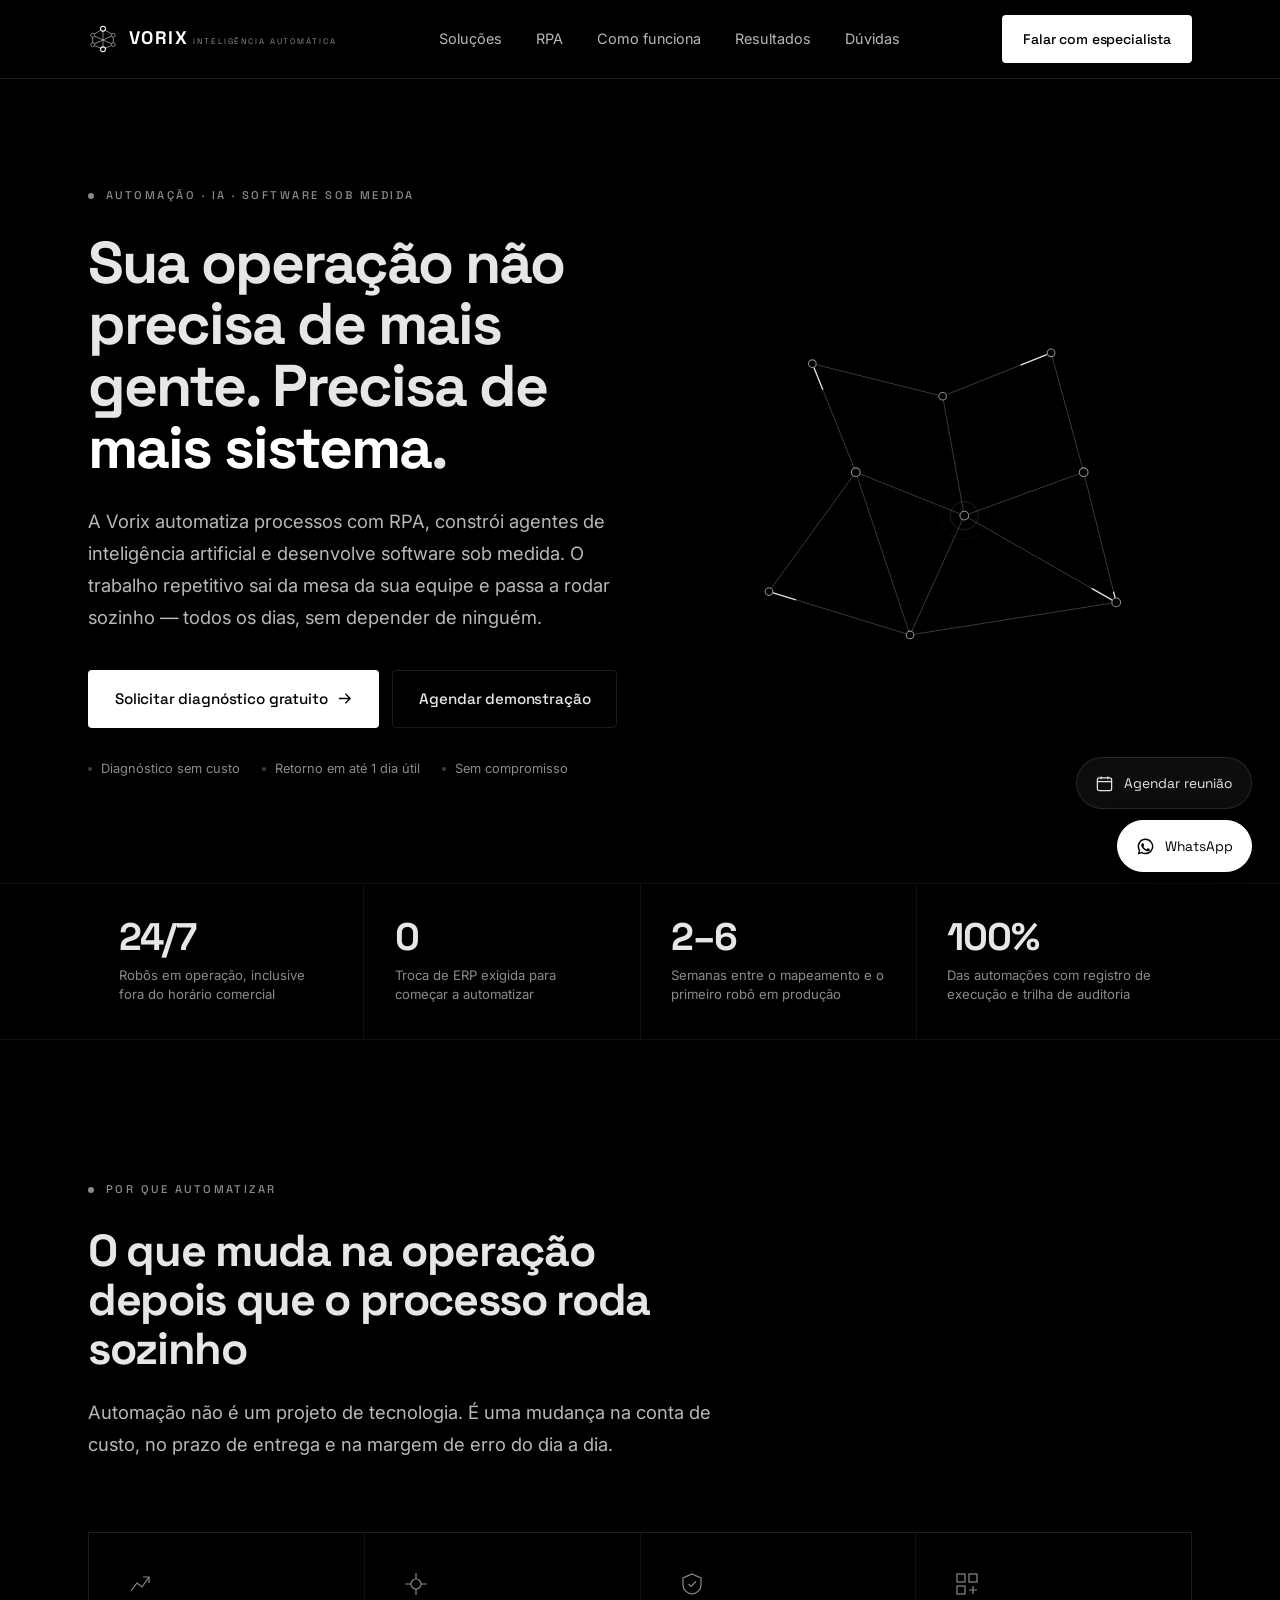
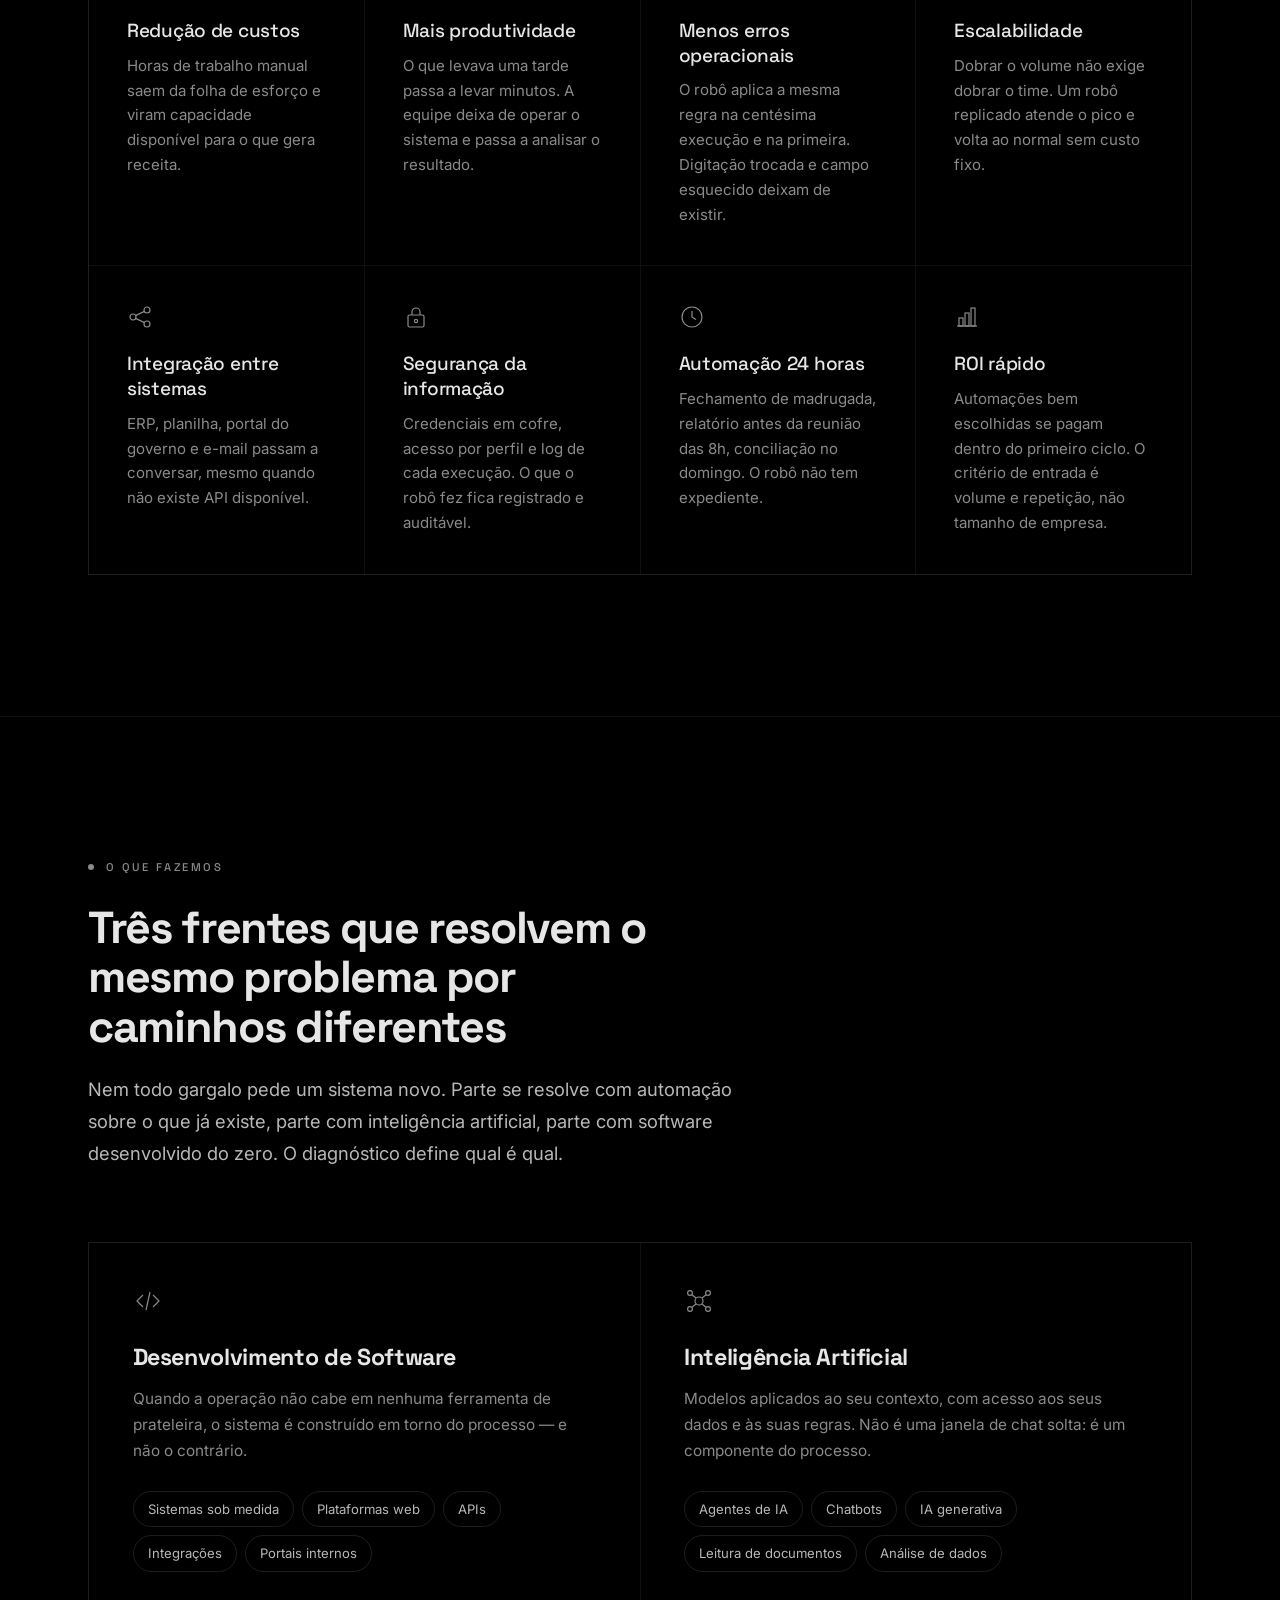
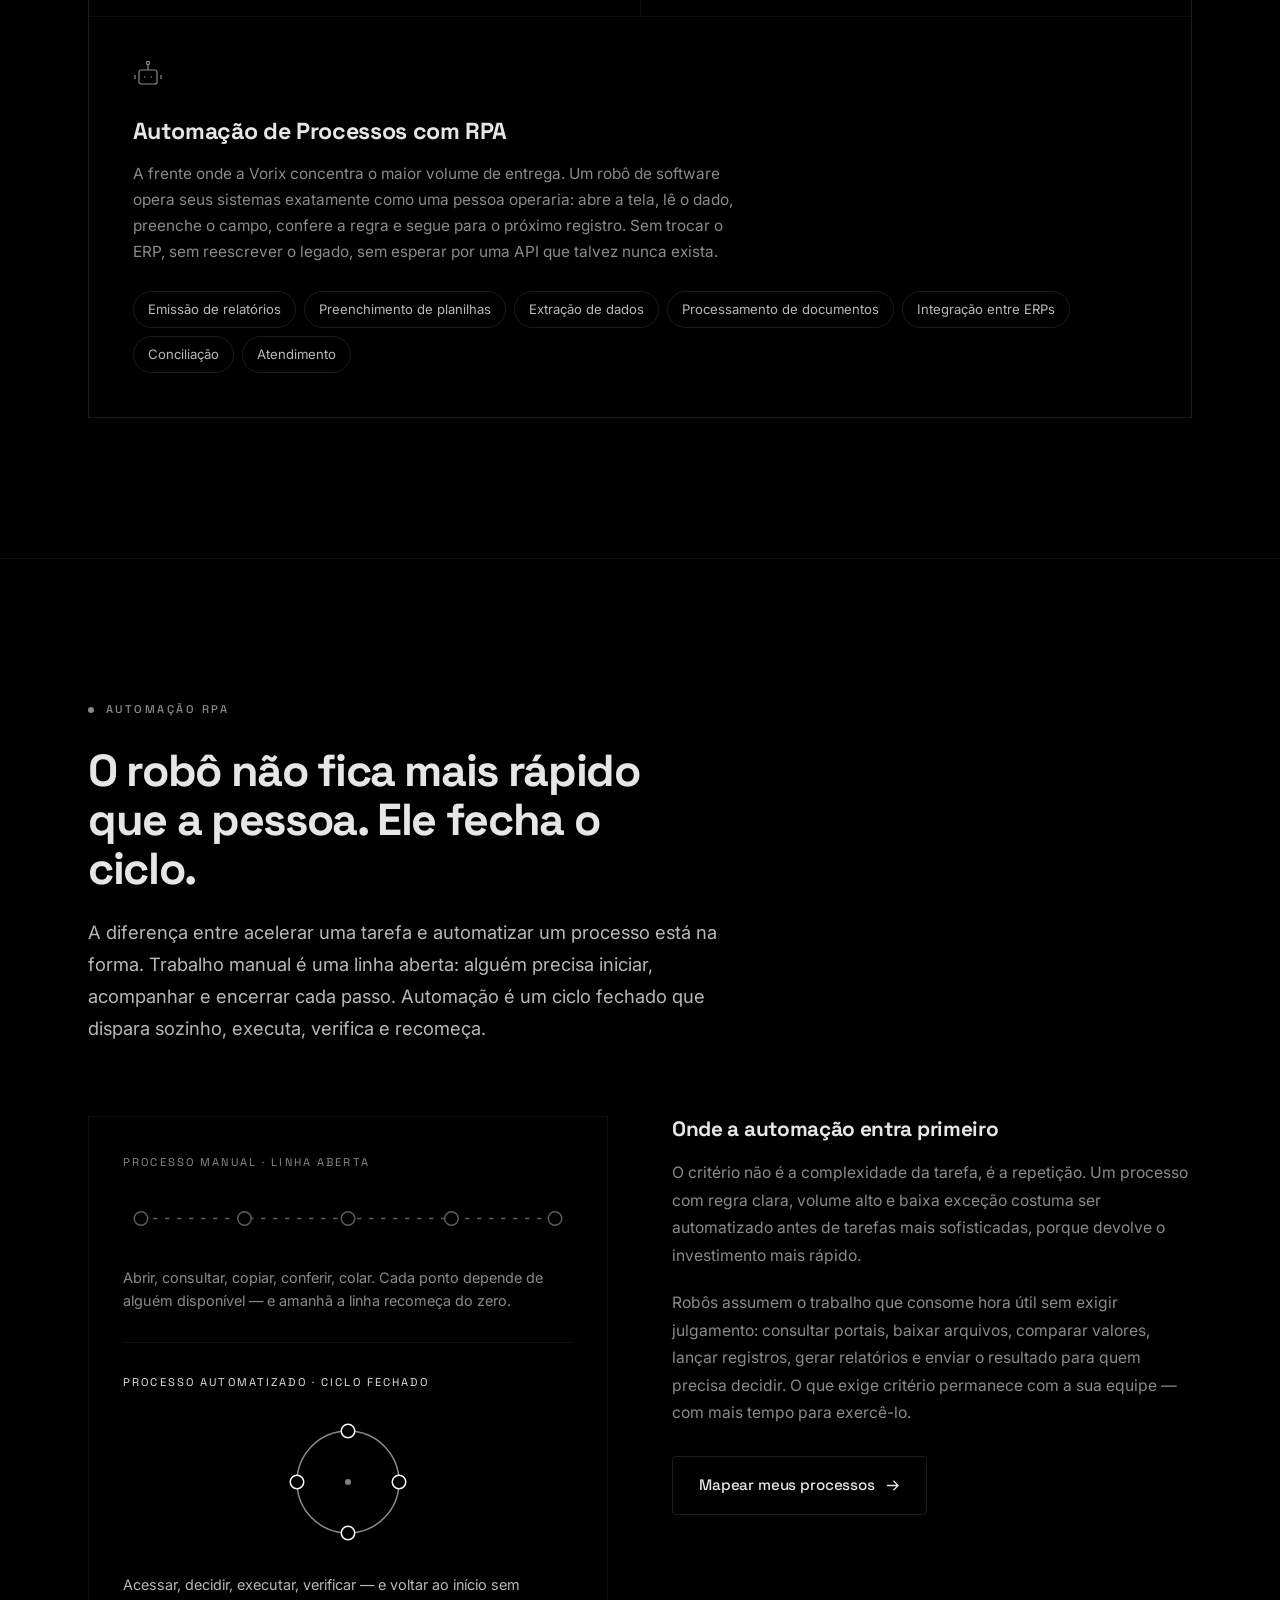
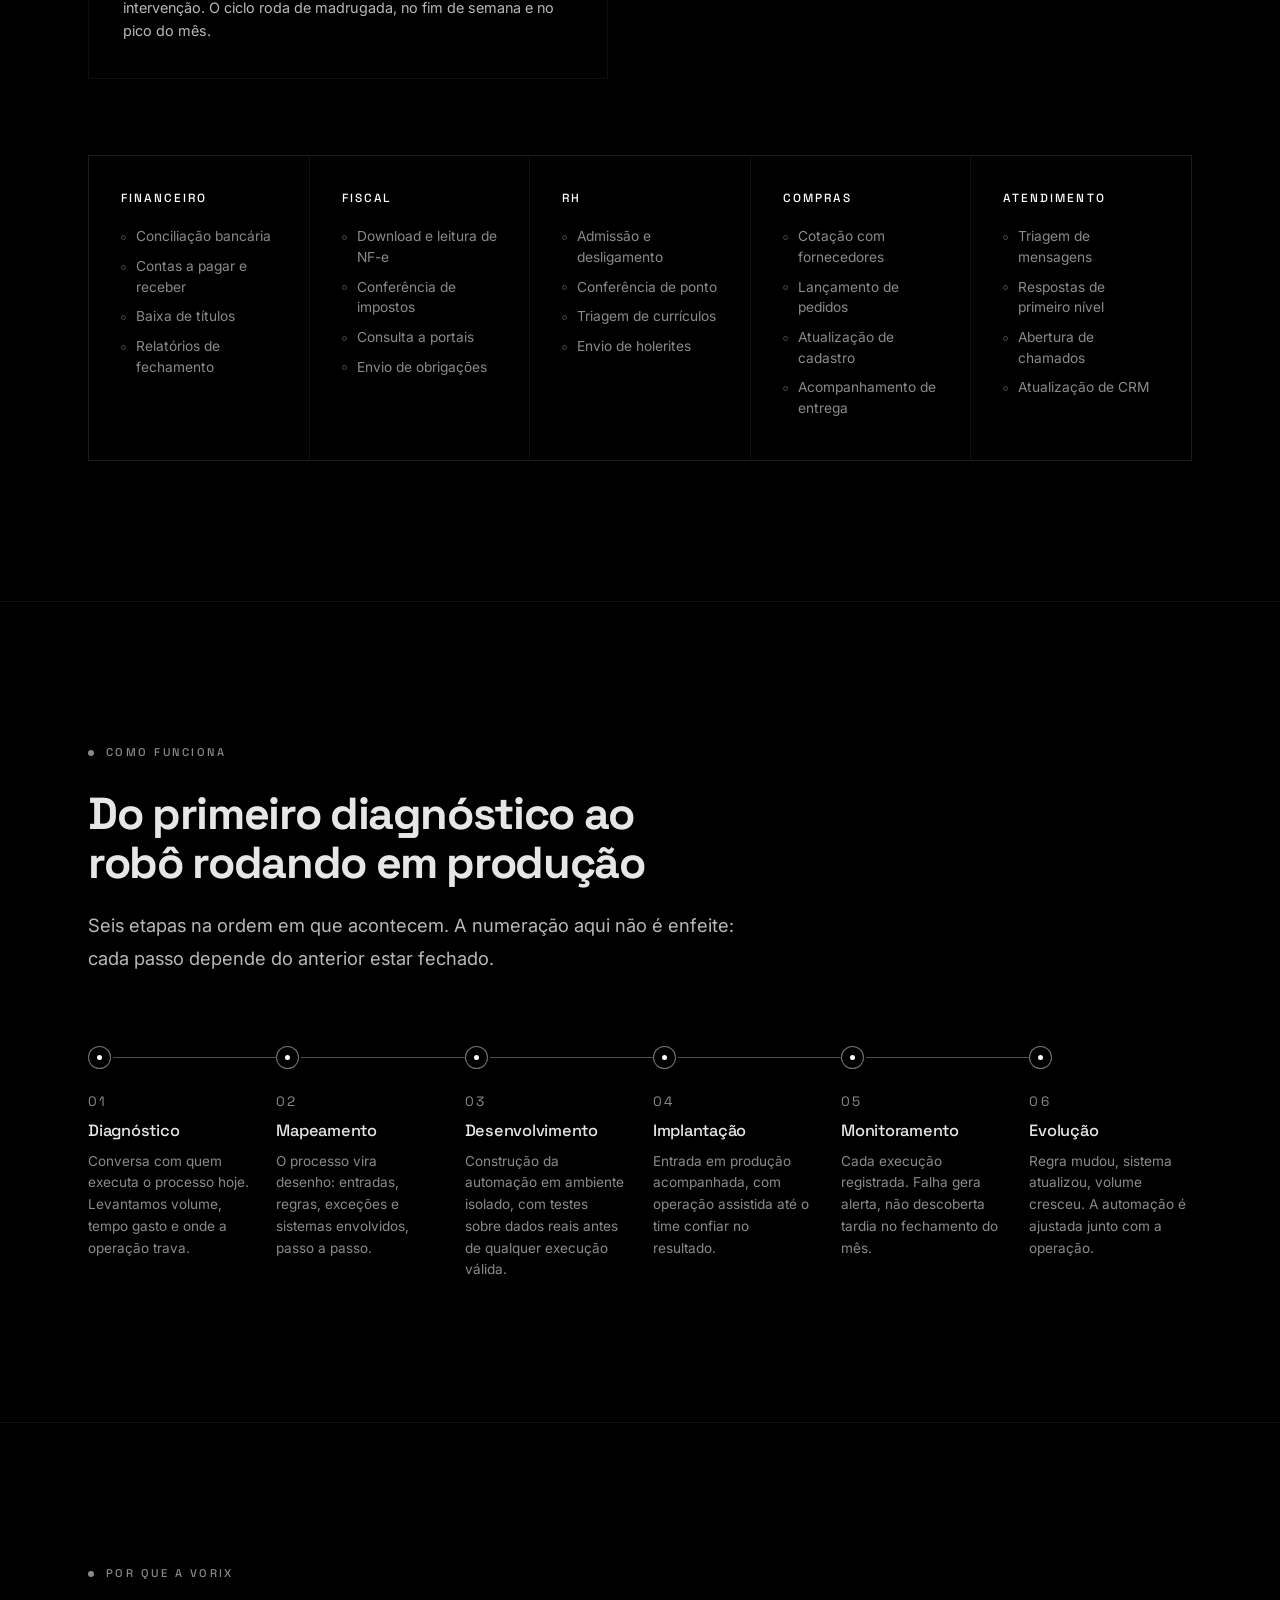
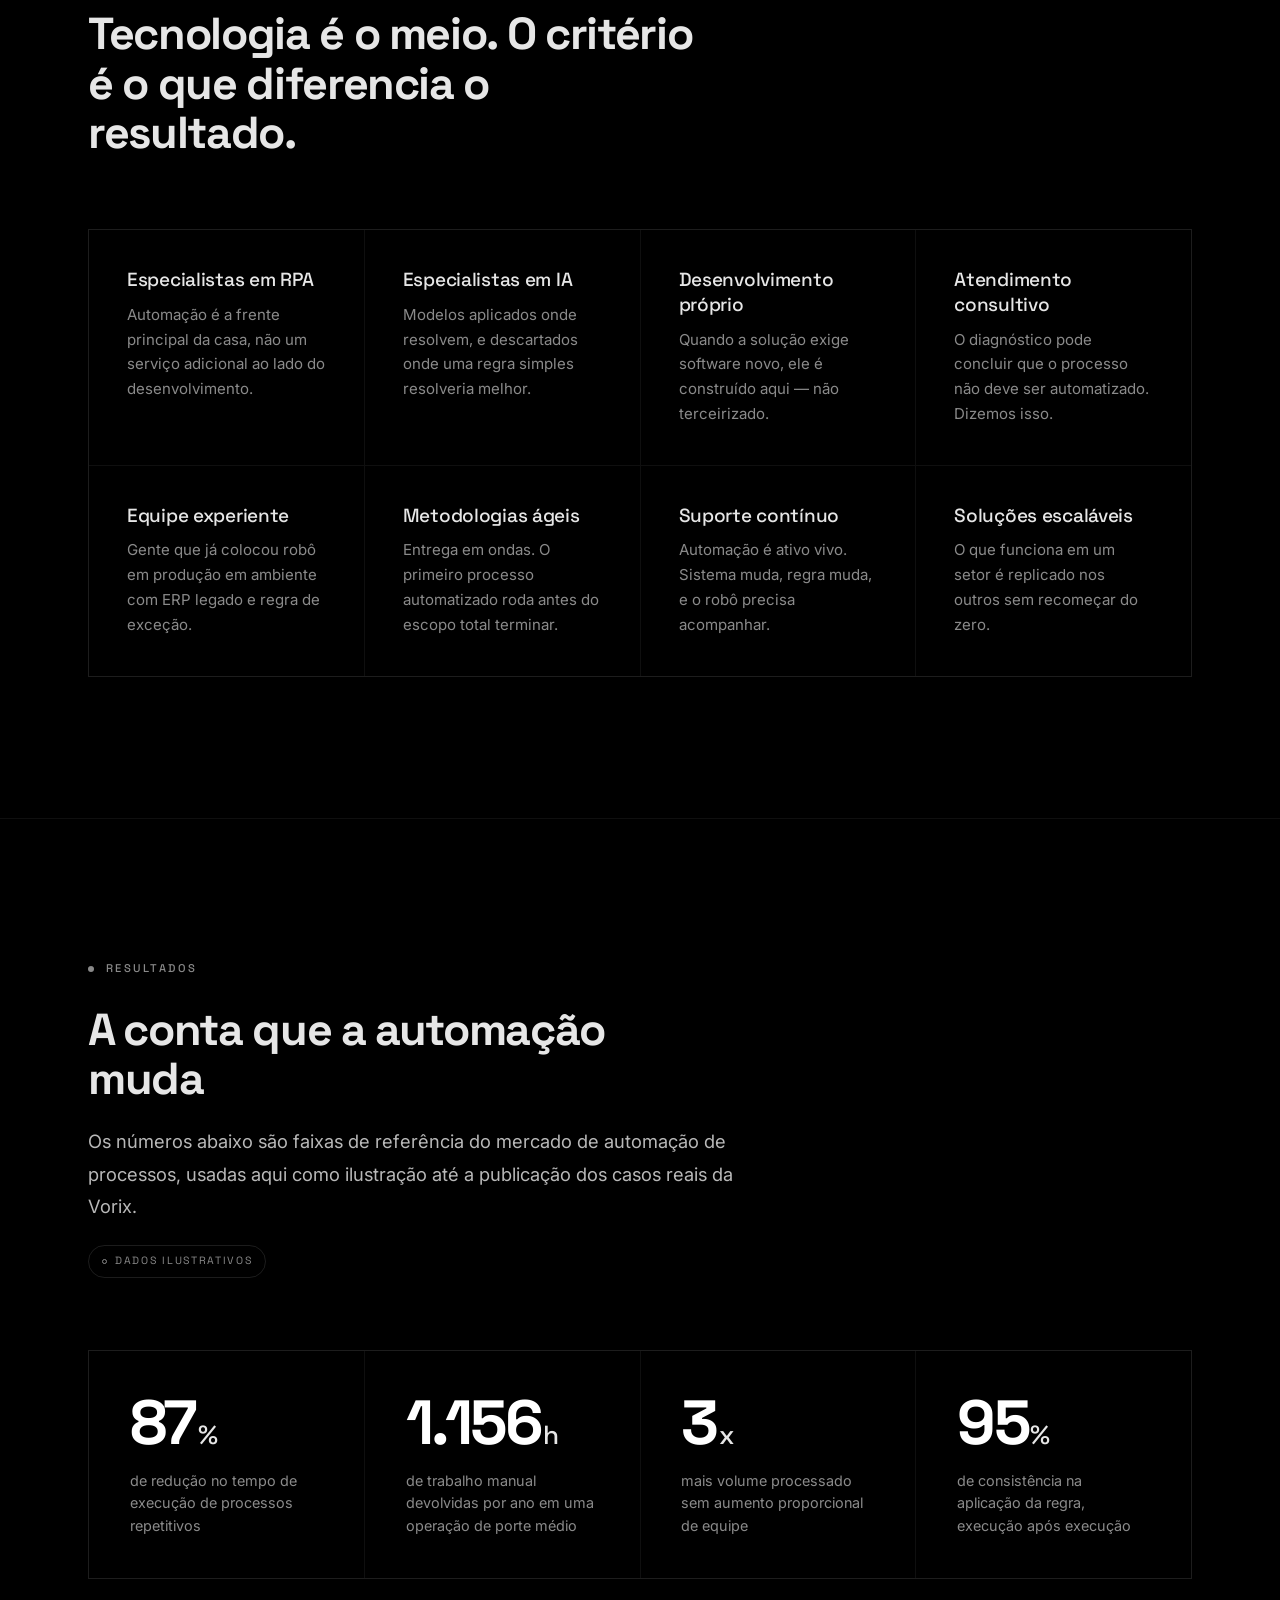
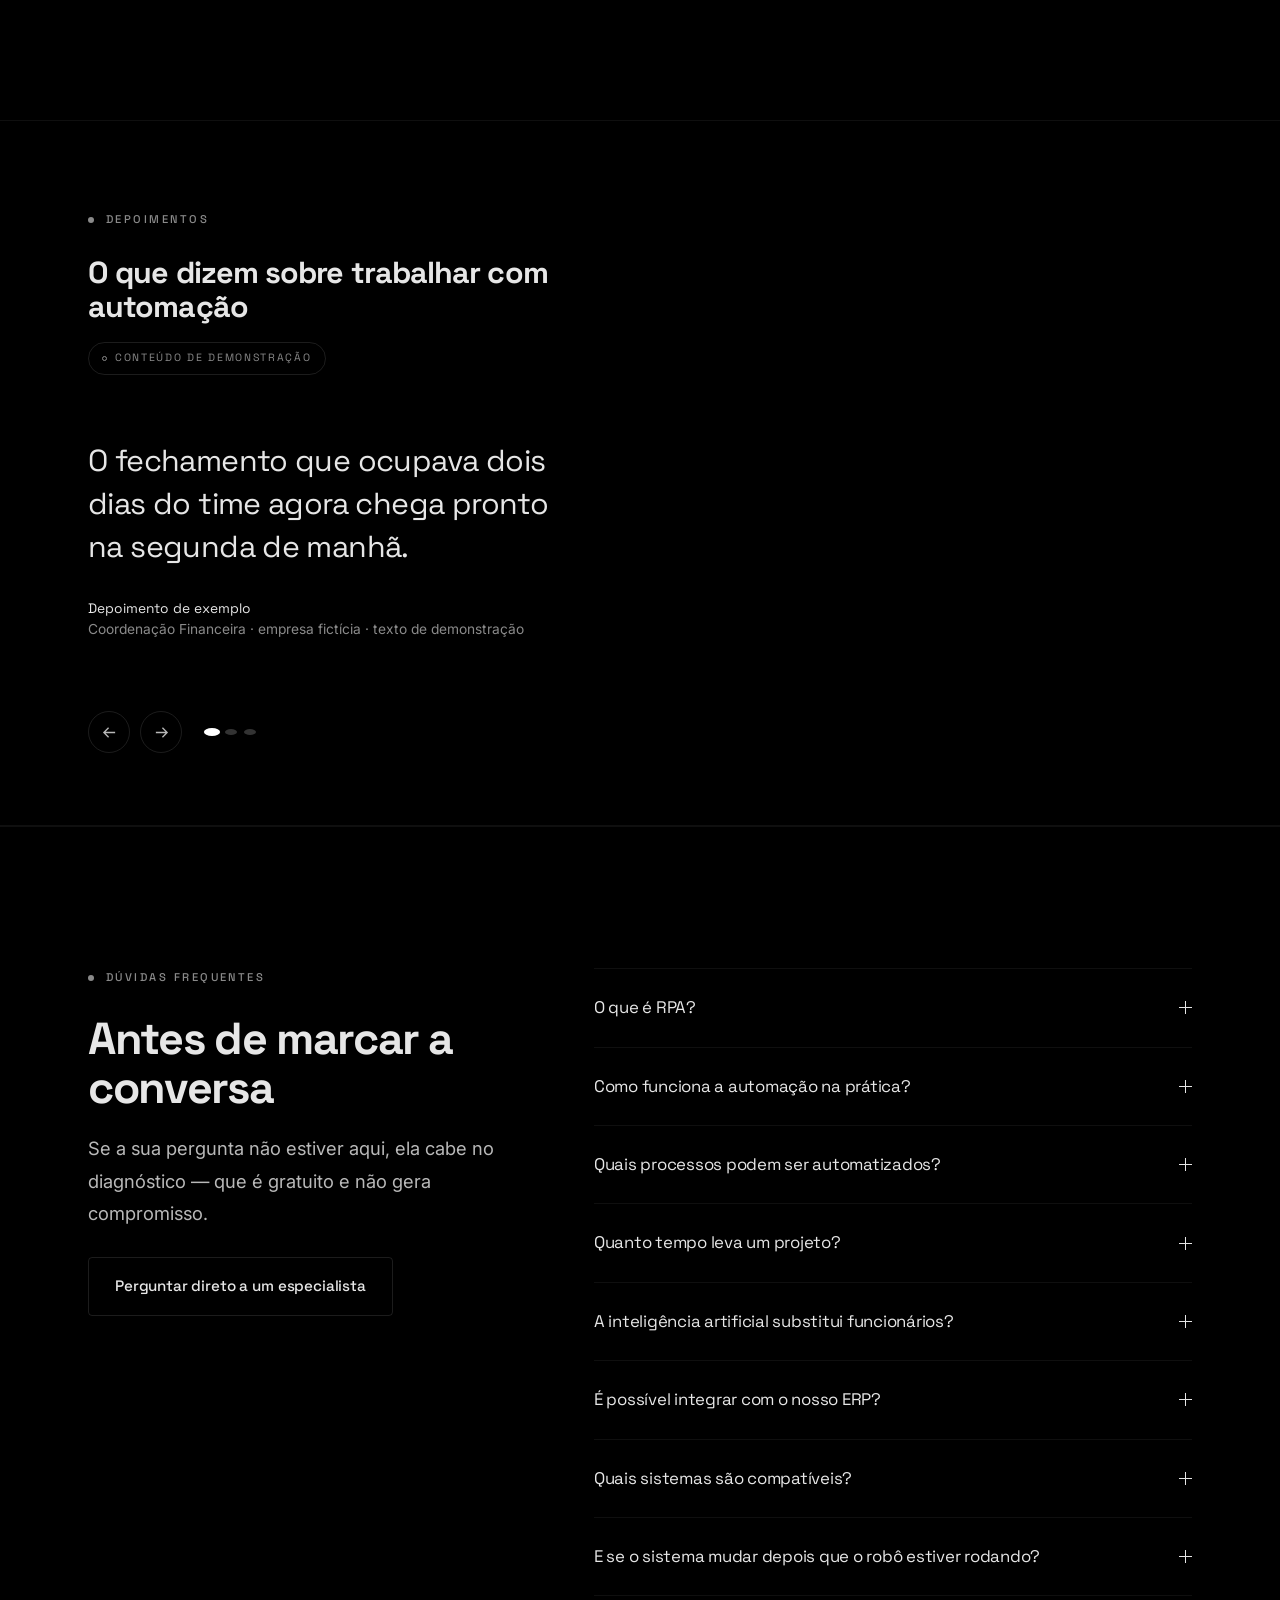
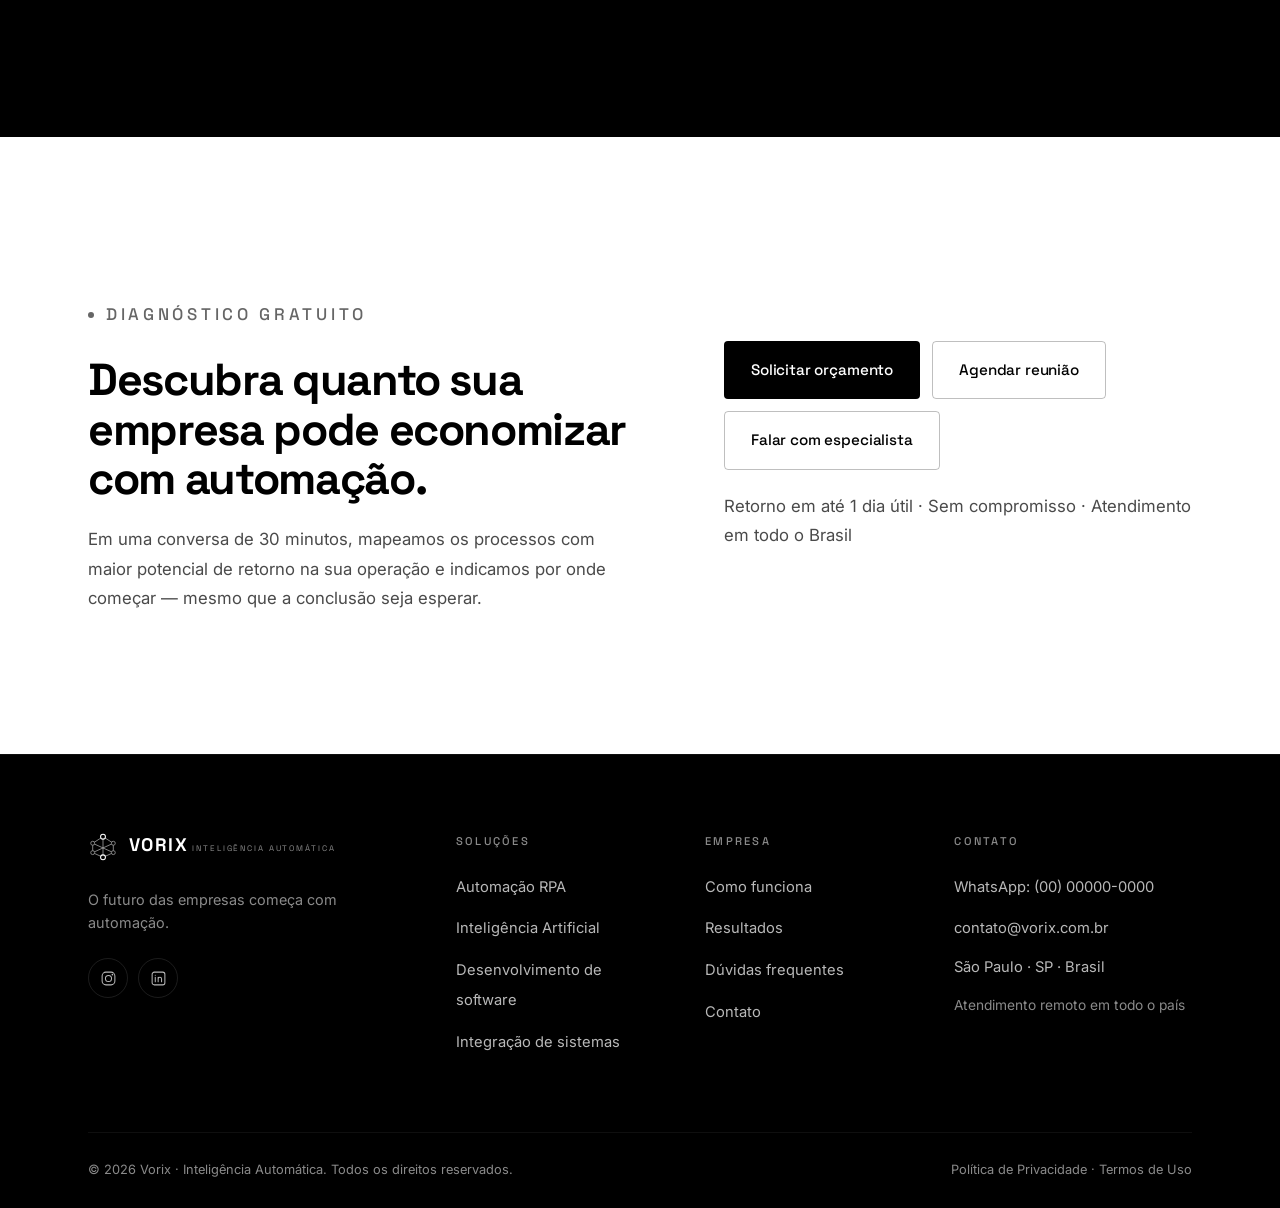
==== site/index.html @ 0993958b "Protótipo - Versão 1.0" ====
<!DOCTYPE html>
<html lang="pt-BR">
<head>
<meta charset="utf-8">
<meta name="viewport" content="width=device-width, initial-scale=1">
<title>Vorix | Automação RPA, Inteligência Artificial e Desenvolvimento de Software</title>
<meta name="description" content="A Vorix automatiza processos com RPA e Inteligência Artificial e desenvolve software sob medida. Robôs que executam tarefas repetitivas 24 horas por dia. Diagnóstico gratuito.">
<meta name="theme-color" content="#000000">
<link rel="canonical" href="https://www.vorix.com.br/">

<!-- Open Graph -->
<meta property="og:type" content="website">
<meta property="og:locale" content="pt_BR">
<meta property="og:site_name" content="Vorix | Inteligência Automática">
<meta property="og:title" content="Vorix | Automação RPA, Inteligência Artificial e Software sob medida">
<meta property="og:description" content="Reduza custos e elimine tarefas repetitivas com automação de processos, IA e desenvolvimento de software. Diagnóstico gratuito.">
<meta property="og:url" content="https://www.vorix.com.br/">
<meta property="og:image" content="https://www.vorix.com.br/og-vorix.jpg">
<meta name="twitter:card" content="summary_large_image">
<meta name="twitter:title" content="Vorix | Inteligência Automática">
<meta name="twitter:description" content="Automação RPA, Inteligência Artificial e desenvolvimento de software para empresas.">

<link rel="preconnect" href="https://fonts.googleapis.com">
<link rel="preconnect" href="https://fonts.gstatic.com" crossorigin>
<link href="https://fonts.googleapis.com/css2?family=Space+Grotesk:wght@400;500;700&family=Inter:wght@400;500&display=swap" rel="stylesheet">

<script type="application/ld+json">
{
  "@context": "https://schema.org",
  "@graph": [
    {
      "@type": "Organization",
      "@id": "https://www.vorix.com.br/#org",
      "name": "Vorix | Inteligência Automática",
      "url": "https://www.vorix.com.br/",
      "description": "Automação de processos com RPA, Inteligência Artificial e desenvolvimento de software sob medida.",
      "sameAs": ["https://www.instagram.com/vorix_ia/"],
      "address": {"@type": "PostalAddress", "addressLocality": "São Paulo", "addressRegion": "SP", "addressCountry": "BR"}
    },
    {
      "@type": "Service",
      "name": "Automação de Processos com RPA",
      "provider": {"@id": "https://www.vorix.com.br/#org"},
      "areaServed": "BR",
      "serviceType": "Robotic Process Automation",
      "description": "Robôs de software que executam tarefas repetitivas em ERPs, planilhas, portais e sistemas internos, 24 horas por dia."
    },
    {
      "@type": "FAQPage",
      "mainEntity": [
        {"@type":"Question","name":"O que é RPA?","acceptedAnswer":{"@type":"Answer","text":"RPA (Robotic Process Automation) é um software que opera outros sistemas do mesmo jeito que uma pessoa: abre telas, lê dados, preenche campos, move arquivos e aplica regras. Não exige trocar o ERP nem reescrever sistemas existentes."}},
        {"@type":"Question","name":"Quais processos podem ser automatizados?","acceptedAnswer":{"@type":"Answer","text":"Processos com regra clara, alto volume e repetição: conciliação financeira, emissão de relatórios, lançamento de notas, integração entre sistemas sem API, extração de dados de portais e triagem de documentos."}},
        {"@type":"Question","name":"Quanto tempo leva um projeto de automação?","acceptedAnswer":{"@type":"Answer","text":"Uma automação isolada costuma ir de duas a seis semanas entre mapeamento e produção. Projetos com vários processos são entregues em ondas, com o primeiro robô rodando antes do fim do escopo total."}},
        {"@type":"Question","name":"A inteligência artificial substitui funcionários?","acceptedAnswer":{"@type":"Answer","text":"Na prática ela substitui tarefas, não pessoas. O que sai da mesa é o trabalho mecânico: copiar, colar, conferir, transcrever. O que fica é decisão, exceção e relacionamento."}},
        {"@type":"Question","name":"É possível integrar com o ERP que já usamos?","acceptedAnswer":{"@type":"Answer","text":"Sim. Quando existe API, a integração é feita por ela. Quando não existe, o robô opera a interface do sistema como um usuário, o que permite automatizar softwares legados e sistemas fechados."}}
      ]
    }
  ]
}
</script>

<link rel="stylesheet" href="assets/styles.css">
</head>
<body>

<a class="skip" href="#conteudo">Ir para o conteúdo</a>

<!-- ==================== CABEÇALHO ==================== -->
<header class="header" id="header">
  <div class="wrap header__in">
    <a class="brand" href="#" aria-label="Vorix — Inteligência Automática, ir para o início">
      <svg class="brand__mark" viewBox="0 0 32 32" aria-hidden="true" fill="none">
        <path class="edge" d="M16 5 L27 12 M16 5 L5 12 M5 12 L5 22 M27 12 L27 22 M5 22 L16 27 M27 22 L16 27 M16 5 L16 27 M5 12 L27 22 M27 12 L5 22" stroke="#8A8A8A"/>
        <circle cx="16" cy="5" r="2.6" fill="#000" stroke="#FFF" stroke-width="1.1"/>
        <circle cx="27" cy="12" r="2.1" fill="#000" stroke="#8A8A8A" stroke-width="1"/>
        <circle cx="5" cy="12" r="2.1" fill="#000" stroke="#8A8A8A" stroke-width="1"/>
        <circle cx="27" cy="22" r="2.1" fill="#000" stroke="#8A8A8A" stroke-width="1"/>
        <circle cx="5" cy="22" r="2.1" fill="#000" stroke="#8A8A8A" stroke-width="1"/>
        <circle cx="16" cy="27" r="2.6" fill="#000" stroke="#FFF" stroke-width="1.1"/>
      </svg>
      <span>
        <span class="brand__word">VORIX</span>
        <span class="brand__tag">Inteligência Automática</span>
      </span>
    </a>

    <nav class="nav" aria-label="Navegação principal">
      <a href="#solucoes">Soluções</a>
      <a href="#rpa">RPA</a>
      <a href="#como-funciona">Como funciona</a>
      <a href="#resultados">Resultados</a>
      <a href="#faq">Dúvidas</a>
    </nav>

    <a class="btn btn--solid" href="#contato">Falar com especialista</a>

    <button class="burger" id="burger" aria-expanded="false" aria-controls="drawer" aria-label="Abrir menu">
      <span></span>
    </button>
  </div>
</header>

<div class="drawer" id="drawer">
  <div class="drawer__in"><div class="drawer__pad">
    <a href="#solucoes">Soluções</a>
    <a href="#rpa">Automação RPA</a>
    <a href="#como-funciona">Como funciona</a>
    <a href="#resultados">Resultados</a>
    <a href="#faq">Dúvidas</a>
    <a class="btn btn--solid" href="#contato">Falar com especialista</a>
  </div></div>
</div>

<main id="conteudo">

<!-- ==================== HERO ==================== -->
<section class="hero">
  <div class="wrap hero__grid">
    <div>
      <p class="eyebrow" data-reveal>Automação · IA · Software sob medida</p>
      <h1 data-reveal>Sua operação não precisa de mais gente. Precisa de <span class="hl">mais sistema</span>.</h1>
      <p class="lede" data-reveal>A Vorix automatiza processos com RPA, constrói agentes de inteligência artificial e desenvolve software sob medida. O trabalho repetitivo sai da mesa da sua equipe e passa a rodar sozinho — todos os dias, sem depender de ninguém.</p>
      <div class="hero__cta" data-reveal>
        <a class="btn btn--solid" href="#contato">Solicitar diagnóstico gratuito
          <svg viewBox="0 0 16 16" fill="none" aria-hidden="true"><path d="M2 8h12M9 3l5 5-5 5" stroke="currentColor" stroke-width="1.4"/></svg>
        </a>
        <a class="btn btn--ghost" href="#contato">Agendar demonstração</a>
      </div>
      <ul class="hero__meta" data-reveal>
        <li>Diagnóstico sem custo</li>
        <li>Retorno em até 1 dia útil</li>
        <li>Sem compromisso</li>
      </ul>
    </div>

    <div class="hero__art" data-reveal>
      <svg class="constellation" viewBox="0 0 460 400" role="img" aria-label="Ilustração de uma rede de nós conectados representando sistemas que se comunicam">
        <g stroke="currentColor">
          <path class="edge" d="M70 300 L150 190"/>
          <path class="edge" d="M150 190 L110 90"/>
          <path class="edge" d="M150 190 L250 230"/>
          <path class="edge" d="M250 230 L230 120"/>
          <path class="edge" d="M230 120 L110 90"/>
          <path class="edge" d="M250 230 L360 190"/>
          <path class="edge" d="M360 190 L330 80"/>
          <path class="edge" d="M330 80 L230 120"/>
          <path class="edge" d="M360 190 L390 310"/>
          <path class="edge" d="M390 310 L250 230"/>
          <path class="edge" d="M250 230 L200 340"/>
          <path class="edge" d="M200 340 L70 300"/>
          <path class="edge" d="M200 340 L390 310"/>
          <path class="edge" d="M150 190 L200 340"/>
        </g>
        <path class="signal" d="M110 90 L150 190 L250 230 L360 190 L390 310"/>
        <path class="signal signal--b" d="M70 300 L200 340 L250 230 L230 120 L330 80"/>
        <path class="signal signal--c" d="M390 310 L250 230 L150 190 L110 90"/>
        <g>
          <circle class="n pulse" cx="150" cy="190" r="4"/>
          <circle class="n" cx="110" cy="90" r="3.5"/>
          <circle class="n pulse pulse--b" cx="250" cy="230" r="4"/>
          <circle class="n" cx="230" cy="120" r="3.5"/>
          <circle class="n pulse pulse--c" cx="360" cy="190" r="4"/>
          <circle class="n" cx="330" cy="80" r="3.5"/>
          <circle class="n" cx="70" cy="300" r="3.5"/>
          <circle class="n pulse pulse--d" cx="390" cy="310" r="4"/>
          <circle class="n" cx="200" cy="340" r="3.5"/>
        </g>
        <g class="n--live">
          <circle cx="250" cy="230" r="13" fill="none" stroke="currentColor" stroke-width=".6" opacity=".35"/>
          <circle cx="250" cy="230" r="22" fill="none" stroke="currentColor" stroke-width=".4" opacity=".18"/>
        </g>
      </svg>
    </div>
  </div>
</section>

<!-- ==================== FAIXA DE NÚMEROS ==================== -->
<section class="strip" aria-label="Indicadores de operação">
  <div class="wrap">
    <div class="strip__in">
      <div class="strip__i"><p class="strip__n">24/7</p><p class="strip__l">Robôs em operação, inclusive fora do horário comercial</p></div>
      <div class="strip__i"><p class="strip__n">0</p><p class="strip__l">Troca de ERP exigida para começar a automatizar</p></div>
      <div class="strip__i"><p class="strip__n">2–6</p><p class="strip__l">Semanas entre o mapeamento e o primeiro robô em produção</p></div>
      <div class="strip__i"><p class="strip__n">100%</p><p class="strip__l">Das automações com registro de execução e trilha de auditoria</p></div>
    </div>
  </div>
</section>

<!-- ==================== BENEFÍCIOS ==================== -->
<section class="section" aria-labelledby="beneficios-t">
  <div class="wrap">
    <div class="head" data-reveal>
      <p class="eyebrow">Por que automatizar</p>
      <h2 id="beneficios-t">O que muda na operação depois que o processo roda sozinho</h2>
      <p class="lede">Automação não é um projeto de tecnologia. É uma mudança na conta de custo, no prazo de entrega e na margem de erro do dia a dia.</p>
    </div>

    <div class="grid grid--4" data-reveal>
      <article class="cell">
        <svg class="cell__icon" width="26" height="26" viewBox="0 0 26 26" fill="none" aria-hidden="true"><path d="M4 20 L10 12 L15 16 L22 6" stroke="currentColor" stroke-width="1.2"/><path d="M22 12V6h-6" stroke="currentColor" stroke-width="1.2"/></svg>
        <h3>Redução de custos</h3>
        <p>Horas de trabalho manual saem da folha de esforço e viram capacidade disponível para o que gera receita.</p>
      </article>
      <article class="cell">
        <svg class="cell__icon" width="26" height="26" viewBox="0 0 26 26" fill="none" aria-hidden="true"><path d="M13 2v6M13 18v6M2 13h6M18 13h6" stroke="currentColor" stroke-width="1.2"/><circle cx="13" cy="13" r="5" stroke="currentColor" stroke-width="1.2"/></svg>
        <h3>Mais produtividade</h3>
        <p>O que levava uma tarde passa a levar minutos. A equipe deixa de operar o sistema e passa a analisar o resultado.</p>
      </article>
      <article class="cell">
        <svg class="cell__icon" width="26" height="26" viewBox="0 0 26 26" fill="none" aria-hidden="true"><path d="M13 3l9 4v7c0 5-4 8.5-9 9-5-.5-9-4-9-9V7l9-4z" stroke="currentColor" stroke-width="1.2"/><path d="M9.5 13l2.5 2.5 5-5" stroke="currentColor" stroke-width="1.2"/></svg>
        <h3>Menos erros operacionais</h3>
        <p>O robô aplica a mesma regra na centésima execução e na primeira. Digitação trocada e campo esquecido deixam de existir.</p>
      </article>
      <article class="cell">
        <svg class="cell__icon" width="26" height="26" viewBox="0 0 26 26" fill="none" aria-hidden="true"><rect x="3" y="3" width="8" height="8" stroke="currentColor" stroke-width="1.2"/><rect x="15" y="3" width="8" height="8" stroke="currentColor" stroke-width="1.2"/><rect x="3" y="15" width="8" height="8" stroke="currentColor" stroke-width="1.2"/><path d="M15 19h8M19 15v8" stroke="currentColor" stroke-width="1.2"/></svg>
        <h3>Escalabilidade</h3>
        <p>Dobrar o volume não exige dobrar o time. Um robô replicado atende o pico e volta ao normal sem custo fixo.</p>
      </article>
      <article class="cell">
        <svg class="cell__icon" width="26" height="26" viewBox="0 0 26 26" fill="none" aria-hidden="true"><circle cx="6" cy="13" r="3" stroke="currentColor" stroke-width="1.2"/><circle cx="20" cy="6" r="3" stroke="currentColor" stroke-width="1.2"/><circle cx="20" cy="20" r="3" stroke="currentColor" stroke-width="1.2"/><path d="M8.6 11.6 17.4 7.4M8.6 14.4l8.8 4.2" stroke="currentColor" stroke-width="1.2"/></svg>
        <h3>Integração entre sistemas</h3>
        <p>ERP, planilha, portal do governo e e-mail passam a conversar, mesmo quando não existe API disponível.</p>
      </article>
      <article class="cell">
        <svg class="cell__icon" width="26" height="26" viewBox="0 0 26 26" fill="none" aria-hidden="true"><rect x="5" y="11" width="16" height="12" rx="1.5" stroke="currentColor" stroke-width="1.2"/><path d="M9 11V8a4 4 0 0 1 8 0v3" stroke="currentColor" stroke-width="1.2"/><circle cx="13" cy="17" r="1.6" stroke="currentColor" stroke-width="1.2"/></svg>
        <h3>Segurança da informação</h3>
        <p>Credenciais em cofre, acesso por perfil e log de cada execução. O que o robô fez fica registrado e auditável.</p>
      </article>
      <article class="cell">
        <svg class="cell__icon" width="26" height="26" viewBox="0 0 26 26" fill="none" aria-hidden="true"><circle cx="13" cy="13" r="10" stroke="currentColor" stroke-width="1.2"/><path d="M13 7v6l4 2.5" stroke="currentColor" stroke-width="1.2"/></svg>
        <h3>Automação 24 horas</h3>
        <p>Fechamento de madrugada, relatório antes da reunião das 8h, conciliação no domingo. O robô não tem expediente.</p>
      </article>
      <article class="cell">
        <svg class="cell__icon" width="26" height="26" viewBox="0 0 26 26" fill="none" aria-hidden="true"><path d="M3 22h20" stroke="currentColor" stroke-width="1.2"/><rect x="5" y="14" width="4" height="8" stroke="currentColor" stroke-width="1.2"/><rect x="11" y="9" width="4" height="13" stroke="currentColor" stroke-width="1.2"/><rect x="17" y="4" width="4" height="18" stroke="currentColor" stroke-width="1.2"/></svg>
        <h3>ROI rápido</h3>
        <p>Automações bem escolhidas se pagam dentro do primeiro ciclo. O critério de entrada é volume e repetição, não tamanho de empresa.</p>
      </article>
    </div>
  </div>
</section>

<!-- ==================== O QUE FAZEMOS ==================== -->
<section class="section section--edge" id="solucoes" aria-labelledby="solucoes-t">
  <div class="wrap">
    <div class="head" data-reveal>
      <p class="eyebrow">O que fazemos</p>
      <h2 id="solucoes-t">Três frentes que resolvem o mesmo problema por caminhos diferentes</h2>
      <p class="lede">Nem todo gargalo pede um sistema novo. Parte se resolve com automação sobre o que já existe, parte com inteligência artificial, parte com software desenvolvido do zero. O diagnóstico define qual é qual.</p>
    </div>

    <div class="svc" data-reveal>
      <article class="svc__card">
        <svg class="svc__ico" width="30" height="30" viewBox="0 0 30 30" fill="none" aria-hidden="true"><path d="M10 9 4 15l6 6M20 9l6 6-6 6M17 6l-4 18" stroke="currentColor" stroke-width="1.2"/></svg>
        <h3>Desenvolvimento de Software</h3>
        <p>Quando a operação não cabe em nenhuma ferramenta de prateleira, o sistema é construído em torno do processo — e não o contrário.</p>
        <ul class="svc__list">
          <li>Sistemas sob medida</li><li>Plataformas web</li><li>APIs</li><li>Integrações</li><li>Portais internos</li>
        </ul>
      </article>

      <article class="svc__card">
        <svg class="svc__ico" width="30" height="30" viewBox="0 0 30 30" fill="none" aria-hidden="true"><circle cx="15" cy="15" r="4" stroke="currentColor" stroke-width="1.2"/><circle cx="6" cy="7" r="2.4" stroke="currentColor" stroke-width="1.2"/><circle cx="24" cy="7" r="2.4" stroke="currentColor" stroke-width="1.2"/><circle cx="6" cy="23" r="2.4" stroke="currentColor" stroke-width="1.2"/><circle cx="24" cy="23" r="2.4" stroke="currentColor" stroke-width="1.2"/><path d="M8 8.7 12 12M22 8.7 18 12M8 21.3 12 18M22 21.3 18 18" stroke="currentColor" stroke-width="1.2"/></svg>
        <h3>Inteligência Artificial</h3>
        <p>Modelos aplicados ao seu contexto, com acesso aos seus dados e às suas regras. Não é uma janela de chat solta: é um componente do processo.</p>
        <ul class="svc__list">
          <li>Agentes de IA</li><li>Chatbots</li><li>IA generativa</li><li>Leitura de documentos</li><li>Análise de dados</li>
        </ul>
      </article>

      <article class="svc__card svc__card--wide">
        <svg class="svc__ico" width="30" height="30" viewBox="0 0 30 30" fill="none" aria-hidden="true"><rect x="6" y="10" width="18" height="14" rx="2" stroke="currentColor" stroke-width="1.2"/><path d="M15 4v6M11 17h1.5M17.5 17H19" stroke="currentColor" stroke-width="1.2"/><circle cx="15" cy="3" r="1.6" stroke="currentColor" stroke-width="1.2"/><path d="M2 15v4M28 15v4" stroke="currentColor" stroke-width="1.2"/></svg>
        <h3>Automação de Processos com RPA</h3>
        <p>A frente onde a Vorix concentra o maior volume de entrega. Um robô de software opera seus sistemas exatamente como uma pessoa operaria: abre a tela, lê o dado, preenche o campo, confere a regra e segue para o próximo registro. Sem trocar o ERP, sem reescrever o legado, sem esperar por uma API que talvez nunca exista.</p>
        <ul class="svc__list">
          <li>Emissão de relatórios</li><li>Preenchimento de planilhas</li><li>Extração de dados</li><li>Processamento de documentos</li><li>Integração entre ERPs</li><li>Conciliação</li><li>Atendimento</li>
        </ul>
      </article>
    </div>
  </div>
</section>

<!-- ==================== RPA EM PROFUNDIDADE ==================== -->
<section class="section section--edge" id="rpa" aria-labelledby="rpa-t">
  <div class="wrap">
    <div class="head" data-reveal>
      <p class="eyebrow">Automação RPA</p>
      <h2 id="rpa-t">O robô não fica mais rápido que a pessoa. Ele fecha o ciclo.</h2>
      <p class="lede">A diferença entre acelerar uma tarefa e automatizar um processo está na forma. Trabalho manual é uma linha aberta: alguém precisa iniciar, acompanhar e encerrar cada passo. Automação é um ciclo fechado que dispara sozinho, executa, verifica e recomeça.</p>
    </div>

    <div class="rpa__top">
      <div class="rpa__cycle" data-reveal>
        <div class="cmp">
          <div class="cmp__row">
            <p class="cmp__t">Processo manual · linha aberta</p>
            <svg class="cmp__svg" viewBox="0 0 300 34" fill="none" aria-hidden="true">
              <path class="dash" d="M12 17h276" stroke="currentColor" stroke-width="1"/>
              <circle cx="12" cy="17" r="4.5" fill="#000" stroke="currentColor"/>
              <circle cx="81" cy="17" r="4.5" fill="#000" stroke="currentColor"/>
              <circle cx="150" cy="17" r="4.5" fill="#000" stroke="currentColor"/>
              <circle cx="219" cy="17" r="4.5" fill="#000" stroke="currentColor"/>
              <circle cx="288" cy="17" r="4.5" fill="#000" stroke="currentColor"/>
            </svg>
            <p class="cmp__d">Abrir, consultar, copiar, conferir, colar. Cada ponto depende de alguém disponível — e amanhã a linha recomeça do zero.</p>
          </div>

          <div class="cmp__row cmp__row--on">
            <p class="cmp__t">Processo automatizado · ciclo fechado</p>
            <svg class="cmp__svg" viewBox="0 0 300 92" fill="none" aria-hidden="true">
              <circle cx="150" cy="46" r="34" stroke="currentColor" stroke-width="1" opacity=".55"/>
              <g class="orbit">
                <circle cx="150" cy="12" r="4.5" fill="#000" stroke="currentColor"/>
                <circle cx="184" cy="46" r="4.5" fill="#000" stroke="currentColor"/>
                <circle cx="150" cy="80" r="4.5" fill="#000" stroke="currentColor"/>
                <circle cx="116" cy="46" r="4.5" fill="#000" stroke="currentColor"/>
              </g>
              <circle cx="150" cy="46" r="2" fill="currentColor" opacity=".5"/>
            </svg>
            <p class="cmp__d">Acessar, decidir, executar, verificar — e voltar ao início sem intervenção. O ciclo roda de madrugada, no fim de semana e no pico do mês.</p>
          </div>
        </div>
      </div>

      <div data-reveal>
        <h3 style="font-size:1.3rem;font-weight:700;margin-bottom:16px">Onde a automação entra primeiro</h3>
        <p style="font-size:.98rem;line-height:1.75;color:var(--mute);margin-bottom:20px">O critério não é a complexidade da tarefa, é a repetição. Um processo com regra clara, volume alto e baixa exceção costuma ser automatizado antes de tarefas mais sofisticadas, porque devolve o investimento mais rápido.</p>
        <p style="font-size:.98rem;line-height:1.75;color:var(--mute)">Robôs assumem o trabalho que consome hora útil sem exigir julgamento: consultar portais, baixar arquivos, comparar valores, lançar registros, gerar relatórios e enviar o resultado para quem precisa decidir. O que exige critério permanece com a sua equipe — com mais tempo para exercê-lo.</p>
        <a class="btn btn--ghost" href="#contato" style="margin-top:30px">Mapear meus processos
          <svg viewBox="0 0 16 16" fill="none" aria-hidden="true"><path d="M2 8h12M9 3l5 5-5 5" stroke="currentColor" stroke-width="1.4"/></svg>
        </a>
      </div>
    </div>

    <div class="areas" data-reveal>
      <div class="area">
        <h4>Financeiro</h4>
        <ul>
          <li>Conciliação bancária</li>
          <li>Contas a pagar e receber</li>
          <li>Baixa de títulos</li>
          <li>Relatórios de fechamento</li>
        </ul>
      </div>
      <div class="area">
        <h4>Fiscal</h4>
        <ul>
          <li>Download e leitura de NF-e</li>
          <li>Conferência de impostos</li>
          <li>Consulta a portais</li>
          <li>Envio de obrigações</li>
        </ul>
      </div>
      <div class="area">
        <h4>RH</h4>
        <ul>
          <li>Admissão e desligamento</li>
          <li>Conferência de ponto</li>
          <li>Triagem de currículos</li>
          <li>Envio de holerites</li>
        </ul>
      </div>
      <div class="area">
        <h4>Compras</h4>
        <ul>
          <li>Cotação com fornecedores</li>
          <li>Lançamento de pedidos</li>
          <li>Atualização de cadastro</li>
          <li>Acompanhamento de entrega</li>
        </ul>
      </div>
      <div class="area">
        <h4>Atendimento</h4>
        <ul>
          <li>Triagem de mensagens</li>
          <li>Respostas de primeiro nível</li>
          <li>Abertura de chamados</li>
          <li>Atualização de CRM</li>
        </ul>
      </div>
    </div>
  </div>
</section>

<!-- ==================== COMO FUNCIONA ==================== -->
<section class="section section--edge" id="como-funciona" aria-labelledby="como-t">
  <div class="wrap">
    <div class="head" data-reveal>
      <p class="eyebrow">Como funciona</p>
      <h2 id="como-t">Do primeiro diagnóstico ao robô rodando em produção</h2>
      <p class="lede">Seis etapas na ordem em que acontecem. A numeração aqui não é enfeite: cada passo depende do anterior estar fechado.</p>
    </div>

    <div class="flow" data-reveal data-reveal-flow>
      <ol class="flow__steps">
        <li class="step">
          <div class="step__dot" aria-hidden="true"></div>
          <p class="step__n">01</p>
          <h3>Diagnóstico</h3>
          <p>Conversa com quem executa o processo hoje. Levantamos volume, tempo gasto e onde a operação trava.</p>
        </li>
        <li class="step">
          <div class="step__dot" aria-hidden="true"></div>
          <p class="step__n">02</p>
          <h3>Mapeamento</h3>
          <p>O processo vira desenho: entradas, regras, exceções e sistemas envolvidos, passo a passo.</p>
        </li>
        <li class="step">
          <div class="step__dot" aria-hidden="true"></div>
          <p class="step__n">03</p>
          <h3>Desenvolvimento</h3>
          <p>Construção da automação em ambiente isolado, com testes sobre dados reais antes de qualquer execução válida.</p>
        </li>
        <li class="step">
          <div class="step__dot" aria-hidden="true"></div>
          <p class="step__n">04</p>
          <h3>Implantação</h3>
          <p>Entrada em produção acompanhada, com operação assistida até o time confiar no resultado.</p>
        </li>
        <li class="step">
          <div class="step__dot" aria-hidden="true"></div>
          <p class="step__n">05</p>
          <h3>Monitoramento</h3>
          <p>Cada execução registrada. Falha gera alerta, não descoberta tardia no fechamento do mês.</p>
        </li>
        <li class="step">
          <div class="step__dot" aria-hidden="true"></div>
          <p class="step__n">06</p>
          <h3>Evolução</h3>
          <p>Regra mudou, sistema atualizou, volume cresceu. A automação é ajustada junto com a operação.</p>
        </li>
      </ol>
    </div>
  </div>
</section>

<!-- ==================== POR QUE A VORIX ==================== -->
<section class="section section--edge" aria-labelledby="porque-t">
  <div class="wrap">
    <div class="head" data-reveal>
      <p class="eyebrow">Por que a Vorix</p>
      <h2 id="porque-t">Tecnologia é o meio. O critério é o que diferencia o resultado.</h2>
    </div>

    <div class="grid grid--4" data-reveal>
      <article class="cell"><h3>Especialistas em RPA</h3><p>Automação é a frente principal da casa, não um serviço adicional ao lado do desenvolvimento.</p></article>
      <article class="cell"><h3>Especialistas em IA</h3><p>Modelos aplicados onde resolvem, e descartados onde uma regra simples resolveria melhor.</p></article>
      <article class="cell"><h3>Desenvolvimento próprio</h3><p>Quando a solução exige software novo, ele é construído aqui — não terceirizado.</p></article>
      <article class="cell"><h3>Atendimento consultivo</h3><p>O diagnóstico pode concluir que o processo não deve ser automatizado. Dizemos isso.</p></article>
      <article class="cell"><h3>Equipe experiente</h3><p>Gente que já colocou robô em produção em ambiente com ERP legado e regra de exceção.</p></article>
      <article class="cell"><h3>Metodologias ágeis</h3><p>Entrega em ondas. O primeiro processo automatizado roda antes do escopo total terminar.</p></article>
      <article class="cell"><h3>Suporte contínuo</h3><p>Automação é ativo vivo. Sistema muda, regra muda, e o robô precisa acompanhar.</p></article>
      <article class="cell"><h3>Soluções escaláveis</h3><p>O que funciona em um setor é replicado nos outros sem recomeçar do zero.</p></article>
    </div>
  </div>
</section>

<!-- ==================== RESULTADOS ==================== -->
<section class="section section--edge" id="resultados" aria-labelledby="result-t">
  <div class="wrap">
    <div class="head" data-reveal>
      <p class="eyebrow">Resultados</p>
      <h2 id="result-t">A conta que a automação muda</h2>
      <p class="lede">Os números abaixo são faixas de referência do mercado de automação de processos, usadas aqui como ilustração até a publicação dos casos reais da Vorix.</p>
      <p style="margin-top:22px"><span class="demo-tag">Dados ilustrativos</span></p>
    </div>

    <div class="kpi" data-reveal>
      <div class="kpi__i"><p class="kpi__n"><span data-count="90">0</span><small>%</small></p><p class="kpi__l">de redução no tempo de execução de processos repetitivos</p></div>
      <div class="kpi__i"><p class="kpi__n"><span data-count="1200">0</span><small>h</small></p><p class="kpi__l">de trabalho manual devolvidas por ano em uma operação de porte médio</p></div>
      <div class="kpi__i"><p class="kpi__n"><span data-count="3">0</span><small>x</small></p><p class="kpi__l">mais volume processado sem aumento proporcional de equipe</p></div>
      <div class="kpi__i"><p class="kpi__n"><span data-count="99">0</span><small>%</small></p><p class="kpi__l">de consistência na aplicação da regra, execução após execução</p></div>
    </div>
  </div>
</section>

<!-- ==================== DEPOIMENTOS ==================== -->
<section class="quotes" id="depoimentos" aria-labelledby="dep-t" aria-roledescription="carrossel">
  <div class="wrap">
    <div style="padding-top:clamp(64px,7vw,92px)" data-reveal>
      <p class="eyebrow">Depoimentos</p>
      <h2 id="dep-t" style="font-size:clamp(1.4rem,2.4vw,1.9rem);max-width:30ch">O que dizem sobre trabalhar com automação</h2>
      <p style="margin-top:18px"><span class="demo-tag">Conteúdo de demonstração</span></p>
    </div>

    <div class="quotes__win">
      <div class="quotes__track" id="track" aria-live="polite">
      <figure class="quote">
        <blockquote>O fechamento que ocupava dois dias do time agora chega pronto na segunda de manhã.</blockquote>
        <figcaption><cite>Depoimento de exemplo</cite>Coordenação Financeira · empresa fictícia · texto de demonstração</figcaption>
      </figure>
      <figure class="quote">
        <blockquote>A primeira automação pagou o projeto antes do segundo processo entrar no ar.</blockquote>
        <figcaption><cite>Depoimento de exemplo</cite>Diretoria de Operações · empresa fictícia · texto de demonstração</figcaption>
      </figure>
      <figure class="quote">
        <blockquote>Ninguém foi substituído. O que sumiu foi a parte do trabalho que ninguém queria fazer.</blockquote>
        <figcaption><cite>Depoimento de exemplo</cite>Gerência de RH · empresa fictícia · texto de demonstração</figcaption>
      </figure>
      </div>
    </div>

    <div class="quotes__nav" style="padding-bottom:clamp(48px,6vw,72px)">
      <button class="qbtn" id="prev" aria-label="Depoimento anterior"><svg width="15" height="15" viewBox="0 0 16 16" fill="none" aria-hidden="true"><path d="M14 8H2M7 3 2 8l5 5" stroke="currentColor" stroke-width="1.4"/></svg></button>
      <button class="qbtn" id="next" aria-label="Próximo depoimento"><svg width="15" height="15" viewBox="0 0 16 16" fill="none" aria-hidden="true"><path d="M2 8h12M9 3l5 5-5 5" stroke="currentColor" stroke-width="1.4"/></svg></button>
      <div class="dots" id="dots" role="tablist" aria-label="Selecionar depoimento"></div>
    </div>
  </div>
</section>

<!-- ==================== FAQ ==================== -->
<section class="section section--edge" id="faq" aria-labelledby="faq-t">
  <div class="wrap faq">
    <div data-reveal>
      <p class="eyebrow">Dúvidas frequentes</p>
      <h2 id="faq-t">Antes de marcar a conversa</h2>
      <p class="lede" style="margin-top:20px">Se a sua pergunta não estiver aqui, ela cabe no diagnóstico — que é gratuito e não gera compromisso.</p>
      <a class="btn btn--ghost" href="#contato" style="margin-top:28px">Perguntar direto a um especialista</a>
    </div>

    <div class="faq__list" data-reveal>
      <div class="faq__item">
        <button class="faq__q" aria-expanded="false">O que é RPA?<span class="faq__sign" aria-hidden="true"></span></button>
        <div class="faq__a"><p>RPA é a sigla de Robotic Process Automation. Na prática, é um software que opera outros sistemas do mesmo jeito que uma pessoa: abre telas, lê informações, preenche campos, move arquivos e aplica regras. Como ele atua pela interface, funciona até em sistemas antigos e fechados, sem exigir troca de ERP nem reescrita do que já existe.</p></div>
      </div>
      <div class="faq__item">
        <button class="faq__q" aria-expanded="false">Como funciona a automação na prática?<span class="faq__sign" aria-hidden="true"></span></button>
        <div class="faq__a"><p>O processo é mapeado passo a passo com quem o executa hoje, incluindo as exceções. Esse mapa vira um fluxo programado, testado em ambiente isolado com dados reais. Aprovado, o robô entra em produção com acompanhamento e passa a rodar em horário definido ou por gatilho — um e-mail que chega, um arquivo que aparece, um horário do dia.</p></div>
      </div>
      <div class="faq__item">
        <button class="faq__q" aria-expanded="false">Quais processos podem ser automatizados?<span class="faq__sign" aria-hidden="true"></span></button>
        <div class="faq__a"><p>Os que têm regra clara, volume relevante e repetição. Conciliação financeira, emissão de relatórios, lançamento de notas, extração de dados de portais, transferência de informação entre sistemas sem API e triagem de documentos são os casos mais comuns. Processos que dependem de julgamento a cada execução costumam ser automatizados parcialmente: o robô prepara, a pessoa decide.</p></div>
      </div>
      <div class="faq__item">
        <button class="faq__q" aria-expanded="false">Quanto tempo leva um projeto?<span class="faq__sign" aria-hidden="true"></span></button>
        <div class="faq__a"><p>Uma automação isolada costuma levar de duas a seis semanas entre mapeamento e produção, dependendo da quantidade de exceções e da estabilidade dos sistemas envolvidos. Projetos com vários processos são entregues em ondas — o primeiro robô já está gerando resultado enquanto o restante do escopo continua em desenvolvimento.</p></div>
      </div>
      <div class="faq__item">
        <button class="faq__q" aria-expanded="false">A inteligência artificial substitui funcionários?<span class="faq__sign" aria-hidden="true"></span></button>
        <div class="faq__a"><p>Ela substitui tarefas, não pessoas. O que sai da mesa é o trabalho mecânico: copiar, colar, conferir, transcrever, consultar. O que permanece é decisão, exceção, negociação e relacionamento — justamente a parte que estava sendo espremida pela operação. Na maioria dos projetos, a equipe segue a mesma e passa a entregar mais.</p></div>
      </div>
      <div class="faq__item">
        <button class="faq__q" aria-expanded="false">É possível integrar com o nosso ERP?<span class="faq__sign" aria-hidden="true"></span></button>
        <div class="faq__a"><p>Sim. Quando o sistema oferece API, a integração é feita por ela, que é o caminho mais estável. Quando não oferece — situação comum em softwares legados e sistemas fechados — o robô opera a interface como um usuário autorizado. É exatamente esse ponto que torna o RPA viável em ambientes onde uma integração tradicional seria inviável ou cara demais.</p></div>
      </div>
      <div class="faq__item">
        <button class="faq__q" aria-expanded="false">Quais sistemas são compatíveis?<span class="faq__sign" aria-hidden="true"></span></button>
        <div class="faq__a"><p>Praticamente qualquer sistema que uma pessoa consiga operar: ERPs de mercado e proprietários, sistemas web, aplicações desktop, planilhas, e-mail, portais públicos e ferramentas internas. A avaliação técnica acontece no mapeamento, quando verificamos estabilidade das telas, política de acesso e requisitos de segurança de cada ambiente.</p></div>
      </div>
      <div class="faq__item">
        <button class="faq__q" aria-expanded="false">E se o sistema mudar depois que o robô estiver rodando?<span class="faq__sign" aria-hidden="true"></span></button>
        <div class="faq__a"><p>Faz parte do ciclo. Atualização de tela, mudança de regra fiscal ou troca de fornecedor exigem ajuste na automação — por isso o monitoramento contínuo não é opcional. Toda execução é registrada, falhas geram alerta imediato e a correção acontece antes que o problema apareça no fechamento.</p></div>
      </div>
    </div>
  </div>
</section>

<!-- ==================== CTA FINAL ==================== -->
<section class="section final" id="contato" aria-labelledby="cta-t">
  <div class="wrap final__in">
    <div data-reveal>
      <p class="eyebrow">Diagnóstico gratuito</p>
      <h2 id="cta-t">Descubra quanto sua empresa pode economizar com automação.</h2>
      <p>Em uma conversa de 30 minutos, mapeamos os processos com maior potencial de retorno na sua operação e indicamos por onde começar — mesmo que a conclusão seja esperar.</p>
    </div>
    <div data-reveal>
      <div class="final__acts">
        <a class="btn btn--dark" href="#">Solicitar orçamento</a>
        <a class="btn btn--outline-dark" href="#">Agendar reunião</a>
        <a class="btn btn--outline-dark" href="#">Falar com especialista</a>
      </div>
      <p class="final__note">Retorno em até 1 dia útil · Sem compromisso · Atendimento em todo o Brasil</p>
    </div>
  </div>
</section>

</main>

<!-- ==================== RODAPÉ ==================== -->
<footer class="foot">
  <div class="wrap">
    <div class="foot__grid">
      <div>
        <a class="brand" href="#" aria-label="Vorix — início">
          <svg class="brand__mark" viewBox="0 0 32 32" aria-hidden="true" fill="none">
            <path class="edge" d="M16 5 L27 12 M16 5 L5 12 M5 12 L5 22 M27 12 L27 22 M5 22 L16 27 M27 22 L16 27 M16 5 L16 27 M5 12 L27 22 M27 12 L5 22" stroke="#8A8A8A"/>
            <circle cx="16" cy="5" r="2.6" fill="#000" stroke="#FFF" stroke-width="1.1"/>
            <circle cx="27" cy="12" r="2.1" fill="#000" stroke="#8A8A8A" stroke-width="1"/>
            <circle cx="5" cy="12" r="2.1" fill="#000" stroke="#8A8A8A" stroke-width="1"/>
            <circle cx="27" cy="22" r="2.1" fill="#000" stroke="#8A8A8A" stroke-width="1"/>
            <circle cx="5" cy="22" r="2.1" fill="#000" stroke="#8A8A8A" stroke-width="1"/>
            <circle cx="16" cy="27" r="2.6" fill="#000" stroke="#FFF" stroke-width="1.1"/>
          </svg>
          <span>
            <span class="brand__word">VORIX</span>
            <span class="brand__tag">Inteligência Automática</span>
          </span>
        </a>
        <p class="foot__sig">O futuro das empresas começa com automação.</p>
        <div class="foot__social">
          <a href="https://www.instagram.com/vorix_ia/" target="_blank" rel="noopener" aria-label="Instagram da Vorix">
            <svg width="17" height="17" viewBox="0 0 20 20" fill="none" aria-hidden="true"><rect x="2.5" y="2.5" width="15" height="15" rx="4.5" stroke="currentColor" stroke-width="1.2"/><circle cx="10" cy="10" r="3.6" stroke="currentColor" stroke-width="1.2"/><circle cx="14.6" cy="5.4" r="1" fill="currentColor"/></svg>
          </a>
          <a href="#" aria-label="LinkedIn da Vorix">
            <svg width="17" height="17" viewBox="0 0 20 20" fill="none" aria-hidden="true"><rect x="2.5" y="2.5" width="15" height="15" rx="2.5" stroke="currentColor" stroke-width="1.2"/><path d="M6.2 8.6v5.2M6.2 6.2v.1M9.6 13.8V8.6M9.6 10.6c0-1.1.9-2 2-2s2 .9 2 2v3.2" stroke="currentColor" stroke-width="1.2" stroke-linecap="round"/></svg>
          </a>
        </div>
      </div>

      <nav aria-label="Soluções">
        <h4>Soluções</h4>
        <ul>
          <li><a href="#rpa">Automação RPA</a></li>
          <li><a href="#solucoes">Inteligência Artificial</a></li>
          <li><a href="#solucoes">Desenvolvimento de software</a></li>
          <li><a href="#solucoes">Integração de sistemas</a></li>
        </ul>
      </nav>

      <nav aria-label="Empresa">
        <h4>Empresa</h4>
        <ul>
          <li><a href="#como-funciona">Como funciona</a></li>
          <li><a href="#resultados">Resultados</a></li>
          <li><a href="#faq">Dúvidas frequentes</a></li>
          <li><a href="#contato">Contato</a></li>
        </ul>
      </nav>

      <div>
        <h4>Contato</h4>
        <ul>
          <li><a href="https://wa.me/5500000000000">WhatsApp: (00) 00000-0000</a></li>
          <li><a href="mailto:contato@vorix.com.br">contato@vorix.com.br</a></li>
          <li style="color:var(--body);font-size:.92rem">São Paulo · SP · Brasil</li>
          <li style="color:var(--mute);font-size:.86rem">Atendimento remoto em todo o país</li>
        </ul>
      </div>
    </div>

    <div class="foot__bar">
      <p>© <span id="ano">2026</span> Vorix · Inteligência Automática. Todos os direitos reservados.</p>
      <p>Política de Privacidade · Termos de Uso</p>
    </div>
  </div>
</footer>

<!-- ==================== BOTÕES FLUTUANTES ==================== -->
<div class="floats">
  <a class="float" href="#contato">
    <svg viewBox="0 0 20 20" fill="none" aria-hidden="true"><rect x="2.5" y="4" width="15" height="13.5" rx="2" stroke="currentColor" stroke-width="1.3"/><path d="M2.5 8h15M6.5 2.5v3M13.5 2.5v3" stroke="currentColor" stroke-width="1.3"/></svg>
    <span>Agendar reunião</span>
  </a>
  <a class="float float--wa" href="https://wa.me/5500000000000" aria-label="Falar pelo WhatsApp">
    <svg viewBox="0 0 20 20" fill="currentColor" aria-hidden="true"><path d="M10 1.7a8.24 8.24 0 0 0-7.06 12.5L1.7 18.3l4.22-1.2A8.24 8.24 0 1 0 10 1.7Zm0 1.55a6.7 6.7 0 1 1-3.46 12.42l-.25-.15-2.5.71.72-2.44-.16-.26A6.7 6.7 0 0 1 10 3.25Zm-3.1 3.3c-.15 0-.4.06-.6.29-.21.23-.79.77-.79 1.87s.81 2.17.92 2.32c.11.15 1.57 2.5 3.86 3.4 1.9.75 2.29.6 2.7.56.41-.04 1.33-.54 1.52-1.07.19-.53.19-.98.13-1.07-.06-.1-.21-.15-.44-.27-.23-.11-1.33-.65-1.54-.73-.2-.07-.36-.11-.51.12-.15.23-.58.72-.71.87-.13.15-.26.17-.49.06-.23-.12-.96-.35-1.83-1.13-.68-.6-1.13-1.34-1.26-1.57-.13-.23-.02-.35.1-.47.1-.1.23-.27.34-.4.11-.14.15-.23.23-.39.08-.15.04-.29-.02-.4-.06-.12-.51-1.23-.7-1.68-.18-.44-.37-.38-.51-.39h-.4Z"/></svg>
    <span>WhatsApp</span>
  </a>
</div>

<script src="assets/script.js" defer></script>

</body>
</html>
---- site/assets/styles.css ----
/* ============================================================
   VORIX — SISTEMA DE DESIGN
   Paleta monocromática extraída do perfil oficial da marca.
   Regra da marca: não existe cor de destaque. Hierarquia por
   tom, peso e escala. Branco puro é o recurso mais escasso.
   ============================================================ */
:root{
  --ink:#000000;          /* fundo base — preto puro */
  --raise:#080808;        /* superfície de card */
  --line:rgba(255,255,255,.11);
  --line-soft:rgba(255,255,255,.06);
  --title:#E6E6E6;
  --body:#B8B8B8;
  --mute:#8A8A8A;
  --pure:#FFFFFF;

  --font-display:'Space Grotesk','Futura','Century Gothic',ui-sans-serif,system-ui,sans-serif;
  --font-text:'Inter',ui-sans-serif,system-ui,-apple-system,'Segoe UI',sans-serif;

  --wrap:1200px;
  --gutter:clamp(20px,5vw,48px);
  --section:clamp(84px,11vw,148px);
  --radius:4px;
  --ease:cubic-bezier(.22,.68,.28,1);
}

*,*::before,*::after{box-sizing:border-box}
html{scroll-behavior:smooth;-webkit-text-size-adjust:100%}
body{
  margin:0;background:var(--ink);color:var(--body);
  font-family:var(--font-text);font-size:1.0625rem;line-height:1.75;
  -webkit-font-smoothing:antialiased;overflow-x:hidden;
}
img,svg{max-width:100%;display:block}
a{color:inherit;text-decoration:none}
button{font:inherit;color:inherit;background:none;border:0;cursor:pointer}
ul,ol{margin:0;padding:0;list-style:none}

:focus-visible{outline:2px solid var(--pure);outline-offset:3px}

.skip{
  position:absolute;left:-9999px;top:12px;z-index:200;
  background:var(--pure);color:#000;padding:10px 18px;font-weight:700;border-radius:var(--radius);
}
.skip:focus{left:12px}

.wrap{max-width:var(--wrap);margin-inline:auto;padding-inline:var(--gutter)}
section[id]{scroll-margin-top:92px}
.section{padding-block:var(--section);position:relative}
.section--edge{border-top:1px solid var(--line-soft)}

/* ---------- Tipografia ---------- */
h1,h2,h3,h4{font-family:var(--font-display);color:var(--title);margin:0;font-weight:700}
h1{font-size:clamp(2.15rem,4.6vw,3.8rem);line-height:1.05;letter-spacing:-.034em;max-width:15ch}
h2{font-size:clamp(1.85rem,3.5vw,2.9rem);line-height:1.1;letter-spacing:-.03em}
h3{font-size:1.1875rem;line-height:1.3;letter-spacing:-.015em;font-weight:500}
p{margin:0}
strong{color:var(--title);font-weight:500}
.hl{color:var(--pure)}

.eyebrow{
  font-family:var(--font-display);font-size:.7rem;font-weight:500;
  text-transform:uppercase;letter-spacing:.22em;color:var(--mute);
  display:flex;align-items:center;gap:12px;margin-bottom:26px;
}
.eyebrow::before{content:"";width:6px;height:6px;border-radius:50%;background:var(--mute);flex:none}

.lede{font-size:clamp(1.02rem,1.5vw,1.15rem);color:var(--body);max-width:56ch}
.head{margin-bottom:clamp(48px,6vw,72px)}
.head h2{max-width:21ch}
.head .lede{margin-top:22px}

/* ---------- Botões ---------- */
.btn{
  display:inline-flex;align-items:center;justify-content:center;gap:10px;
  font-family:var(--font-display);font-weight:500;font-size:.95rem;letter-spacing:-.01em;
  padding:15px 26px;border-radius:var(--radius);border:1px solid transparent;
  transition:background .3s var(--ease),color .3s var(--ease),border-color .3s var(--ease),transform .3s var(--ease);
}
.btn--solid{background:var(--pure);color:#000}
.btn--solid:hover{transform:translateY(-2px)}
.btn--ghost{border-color:var(--line);color:var(--title)}
.btn--ghost:hover{border-color:rgba(255,255,255,.4);background:rgba(255,255,255,.03)}
.btn--dark{background:#000;color:var(--pure)}
.btn--dark:hover{transform:translateY(-2px)}
.btn--outline-dark{border-color:rgba(0,0,0,.25);color:#000}
.btn--outline-dark:hover{border-color:#000;background:rgba(0,0,0,.05)}
.btn svg{width:15px;height:15px;flex:none}

/* ---------- Cabeçalho ---------- */
.header{
  position:fixed;inset:0 0 auto 0;z-index:100;
  transition:background .4s var(--ease),border-color .4s var(--ease),backdrop-filter .4s var(--ease);
  border-bottom:1px solid transparent;
}
.header.is-stuck{background:rgba(0,0,0,.82);backdrop-filter:blur(14px);border-bottom-color:var(--line-soft)}
.header__in{display:flex;align-items:center;justify-content:space-between;gap:24px;height:78px}
.nav{display:flex;align-items:center;gap:34px}
.nav a{font-size:.9rem;color:var(--body);transition:color .25s var(--ease)}
.nav a:hover{color:var(--pure)}
.header .btn{padding:11px 20px;font-size:.875rem}
.burger{display:none;width:44px;height:44px;align-items:center;justify-content:center;margin-right:-10px}
.burger span{display:block;width:20px;height:1px;background:var(--title);position:relative;transition:background .2s}
.burger span::before,.burger span::after{content:"";position:absolute;left:0;width:20px;height:1px;background:var(--title);transition:transform .3s var(--ease)}
.burger span::before{top:-6px}.burger span::after{top:6px}
.burger[aria-expanded="true"] span{background:transparent}
.burger[aria-expanded="true"] span::before{transform:translateY(6px) rotate(45deg)}
.burger[aria-expanded="true"] span::after{transform:translateY(-6px) rotate(-45deg)}

.drawer{
  position:fixed;inset:78px 0 auto 0;z-index:99;background:#000;
  border-bottom:1px solid var(--line);
  display:grid;grid-template-rows:0fr;transition:grid-template-rows .4s var(--ease);
}
.drawer.is-open{grid-template-rows:1fr}
.drawer__in{overflow:hidden}
.drawer__pad{padding:8px var(--gutter) 32px;display:grid;gap:4px}
.drawer a{padding:14px 0;border-bottom:1px solid var(--line-soft);font-family:var(--font-display);font-size:1.05rem;color:var(--title)}
.drawer .btn{margin-top:20px}

/* ---------- Marca ---------- */
.brand{display:flex;align-items:center;gap:11px}
.brand__mark{width:30px;height:30px;flex:none}
.brand__word{font-family:var(--font-display);font-weight:700;font-size:1.14rem;letter-spacing:.08em;color:var(--pure);line-height:1}
.brand__tag{font-family:var(--font-display);font-weight:400;font-size:.5rem;letter-spacing:.235em;color:var(--mute);text-transform:uppercase;margin-top:4px;white-space:nowrap}

/* ---------- Nós (linguagem gráfica da marca) ---------- */
.node-dot{fill:none;stroke:currentColor;stroke-width:1}
.edge{stroke:currentColor;stroke-width:.75;fill:none}

/* ---------- Reveal ---------- */
[data-reveal]{opacity:0;transform:translateY(22px);transition:opacity .85s var(--ease),transform .85s var(--ease)}
[data-reveal].is-in{opacity:1;transform:none}

/* ---------- Grades ---------- */
.grid{display:grid;gap:1px;background:var(--line-soft);border:1px solid var(--line-soft)}
.grid--4{grid-template-columns:repeat(4,1fr)}
.grid--3{grid-template-columns:repeat(3,1fr)}
.cell{background:var(--ink);padding:clamp(26px,3vw,38px);transition:background .4s var(--ease)}
.cell:hover{background:var(--raise)}
.cell__icon{color:var(--mute);margin-bottom:22px;transition:color .4s var(--ease)}
.cell:hover .cell__icon{color:var(--pure)}
.cell h3{margin-bottom:10px}
.cell p{font-size:.94rem;line-height:1.65;color:var(--mute)}

@media (max-width:980px){.grid--4{grid-template-columns:repeat(2,1fr)}.grid--3{grid-template-columns:1fr}}
@media (max-width:560px){.grid--4{grid-template-columns:1fr}}

/* ---------- Rótulo de conteúdo ilustrativo ---------- */
.demo-tag{
  display:inline-flex;align-items:center;gap:8px;
  font-family:var(--font-display);font-size:.66rem;text-transform:uppercase;letter-spacing:.16em;
  color:var(--mute);border:1px solid var(--line);border-radius:999px;padding:6px 13px;
}
.demo-tag::before{content:"";width:5px;height:5px;border-radius:50%;border:1px solid var(--mute)}

/* ---------- Hero ---------- */
.hero{padding-top:clamp(132px,16vw,186px);padding-bottom:clamp(64px,8vw,104px);position:relative}
.hero__grid{display:grid;grid-template-columns:1.04fr .96fr;gap:clamp(36px,5vw,72px);align-items:center}
.hero h1{margin-bottom:26px}
.hero .lede{max-width:50ch}
.hero__cta{display:flex;flex-wrap:wrap;gap:13px;margin-top:36px}
.hero__meta{margin-top:30px;display:flex;flex-wrap:wrap;gap:6px 22px;font-size:.8rem;color:var(--mute)}
.hero__meta li{display:flex;align-items:center;gap:9px}
.hero__meta li::before{content:"";width:4px;height:4px;border-radius:50%;background:#3c3c3c;flex:none}

.constellation{width:100%;height:auto;color:var(--mute)}
.constellation .edge{opacity:.5}
.constellation .n{fill:#000;stroke:currentColor;stroke-width:1}
.constellation .n--live{stroke:var(--pure)}
.pulse{transform-box:fill-box;transform-origin:center;animation:pulse 4s var(--ease) infinite}
.pulse--b{animation-delay:1.1s}.pulse--c{animation-delay:2.3s}.pulse--d{animation-delay:3.1s}
@keyframes pulse{0%,100%{opacity:.35;r:3.5}50%{opacity:1;r:5}}
.signal{stroke:var(--pure);stroke-width:1.2;fill:none;stroke-dasharray:26 420;animation:travel 5.5s linear infinite;opacity:.85}
.signal--b{animation-delay:1.8s}.signal--c{animation-delay:3.4s}
@keyframes travel{from{stroke-dashoffset:446}to{stroke-dashoffset:0}}

/* ---------- Faixa de indicadores ---------- */
.strip{border-top:1px solid var(--line-soft);border-bottom:1px solid var(--line-soft)}
.strip__in{display:grid;grid-template-columns:repeat(4,1fr);gap:1px;background:var(--line-soft)}
.strip__i{background:var(--ink);padding:34px clamp(16px,2.4vw,32px)}
.strip__n{font-family:var(--font-display);font-weight:700;font-size:clamp(1.8rem,3vw,2.5rem);color:var(--title);letter-spacing:-.03em;line-height:1}
.strip__l{font-size:.82rem;color:var(--mute);margin-top:10px;line-height:1.45}
@media (max-width:760px){.strip__in{grid-template-columns:repeat(2,1fr)}}

/* ---------- Serviços ---------- */
.svc{display:grid;grid-template-columns:1fr 1fr;gap:1px;background:var(--line-soft);border:1px solid var(--line-soft)}
.svc__card{background:var(--ink);padding:clamp(30px,3.4vw,48px);transition:background .4s var(--ease)}
.svc__card:hover{background:var(--raise)}
.svc__card--wide{grid-column:1/-1}
.svc__ico{color:var(--mute);margin-bottom:26px;transition:color .4s var(--ease)}
.svc__card:hover .svc__ico{color:var(--pure)}
.svc__card h3{font-size:1.45rem;font-weight:700;margin-bottom:14px}
.svc__card p{font-size:.96rem;color:var(--mute);line-height:1.7;max-width:60ch}
.svc__list{margin-top:26px;display:flex;flex-wrap:wrap;gap:8px}
.svc__list li{font-size:.82rem;color:var(--body);border:1px solid var(--line);border-radius:999px;padding:6px 14px}
@media (max-width:860px){.svc{grid-template-columns:1fr}}

/* ---------- RPA ---------- */
.rpa__top{display:grid;grid-template-columns:1fr 1fr;gap:clamp(32px,5vw,72px);align-items:start;margin-bottom:clamp(52px,6vw,76px)}
.rpa__cycle{border:1px solid var(--line-soft);padding:clamp(24px,3vw,34px)}
.cmp__row{padding:30px 0}
.cmp__row+.cmp__row{border-top:1px solid var(--line-soft)}
.cmp__row:first-child{padding-top:2px}
.cmp__row:last-child{padding-bottom:2px}
.cmp__svg{color:#5c5c5c;width:100%;height:auto;margin:20px 0 22px}
.cmp__row--on .cmp__svg{color:var(--pure)}
.cmp__t{font-family:var(--font-display);font-size:.7rem;text-transform:uppercase;letter-spacing:.19em;color:var(--mute)}
.cmp__row--on .cmp__t{color:var(--title)}
.cmp__d{font-size:.9rem;line-height:1.6;color:var(--mute)}
.cmp__row--on .cmp__d{color:var(--body)}
.dash{stroke-dasharray:3 5}
.orbit{transform-box:view-box;transform-origin:150px 46px;animation:orbit 14s linear infinite}
@keyframes orbit{to{transform:rotate(360deg)}}

.areas{display:grid;grid-template-columns:repeat(5,1fr);gap:1px;background:var(--line-soft);border:1px solid var(--line-soft)}
.area{background:var(--ink);padding:clamp(24px,2.6vw,32px);transition:background .4s var(--ease)}
.area:hover{background:var(--raise)}
.area h4{font-family:var(--font-display);font-size:.74rem;text-transform:uppercase;letter-spacing:.18em;color:var(--pure);font-weight:500;margin-bottom:18px}
.area li{font-size:.86rem;color:var(--mute);line-height:1.5;padding-left:15px;position:relative;margin-bottom:9px}
.area li::before{content:"";position:absolute;left:0;top:.62em;width:5px;height:5px;border:1px solid #4a4a4a;border-radius:50%}
@media (max-width:1000px){.areas{grid-template-columns:repeat(2,1fr)}.area:last-child{grid-column:1/-1}.rpa__top{grid-template-columns:1fr}}
@media (max-width:520px){.areas{grid-template-columns:1fr}}

/* ---------- Como funciona ---------- */
.flow{position:relative}
.flow__steps{--fgap:clamp(16px,2vw,28px);display:grid;grid-template-columns:repeat(6,1fr);gap:var(--fgap);position:relative}
.step{position:relative}
.step::after{content:"";position:absolute;left:25px;top:11px;width:calc(100% - 25px + var(--fgap));height:1px;
  background:rgba(255,255,255,.3);transform:scaleX(0);transform-origin:left;transition:transform .6s var(--ease)}
.step:last-child::after{content:none}
.flow.is-in .step::after{transform:scaleX(1)}
.step:nth-child(1)::after{transition-delay:.20s}
.step:nth-child(2)::after{transition-delay:.60s}
.step:nth-child(3)::after{transition-delay:1.00s}
.step:nth-child(4)::after{transition-delay:1.40s}
.step:nth-child(5)::after{transition-delay:1.80s}
.step:nth-child(2) .step__dot{transition-delay:.55s}
.step:nth-child(3) .step__dot{transition-delay:.95s}
.step:nth-child(4) .step__dot{transition-delay:1.35s}
.step:nth-child(5) .step__dot{transition-delay:1.75s}
.step:nth-child(6) .step__dot{transition-delay:2.15s}
.step__dot{width:23px;height:23px;border:1px solid var(--line);border-radius:50%;background:#000;display:grid;place-items:center;transition:border-color .5s var(--ease),background .5s var(--ease)}
.step__dot::after{content:"";width:5px;height:5px;border-radius:50%;background:#3c3c3c;transition:background .5s var(--ease)}
.flow.is-in .step__dot{border-color:rgba(255,255,255,.45)}
.flow.is-in .step__dot::after{background:var(--pure)}
.step__n{font-family:var(--font-display);font-size:.68rem;letter-spacing:.16em;color:var(--mute);margin:22px 0 8px}
.step h3{font-size:1.02rem;margin-bottom:9px}
.step p{font-size:.85rem;color:var(--mute);line-height:1.6}
@media (max-width:900px){
  .flow__steps{grid-template-columns:1fr;gap:0}
  .step{padding:0 0 36px 44px}
  .step__dot{position:absolute;left:0;top:0}
  .step__n{margin-top:0}
  .step::after{left:11px;top:26px;width:1px;height:calc(100% - 26px);transform:scaleY(0);transform-origin:top}
  .flow.is-in .step::after{transform:scaleY(1)}
}

/* ---------- Resultados ---------- */
.kpi{display:grid;grid-template-columns:repeat(4,1fr);gap:1px;background:var(--line-soft);border:1px solid var(--line-soft)}
.kpi__i{background:var(--ink);padding:clamp(30px,3.2vw,44px)}
.kpi__n{font-family:var(--font-display);font-weight:700;font-size:clamp(2.6rem,5vw,3.9rem);line-height:1;letter-spacing:-.04em;color:var(--pure)}
.kpi__n small{font-size:.42em;font-weight:500;letter-spacing:0;margin-left:2px;color:var(--title)}
.kpi__l{margin-top:16px;font-size:.9rem;color:var(--mute);line-height:1.55}
@media (max-width:900px){.kpi{grid-template-columns:repeat(2,1fr)}}
@media (max-width:480px){.kpi{grid-template-columns:1fr}}

/* ---------- Depoimentos ---------- */
.quotes{position:relative;overflow:hidden;border-top:1px solid var(--line-soft);border-bottom:1px solid var(--line-soft)}
.quotes__win{overflow:hidden}
.quotes__track{display:flex;transition:transform .7s var(--ease)}
.quote{flex:0 0 100%;margin:0;padding:clamp(40px,5vw,64px) 0}
.quote blockquote{margin:0;font-family:var(--font-display);font-weight:400;
  font-size:clamp(1.25rem,2.6vw,1.9rem);line-height:1.42;letter-spacing:-.02em;color:var(--title);max-width:26ch}
.quote figcaption{margin-top:30px;font-size:.86rem;color:var(--mute);line-height:1.5}
.quote cite{font-style:normal;color:var(--title);display:block;font-family:var(--font-display)}
.quotes__nav{display:flex;align-items:center;gap:10px;margin-top:8px}
.qbtn{width:42px;height:42px;border:1px solid var(--line);border-radius:50%;display:grid;place-items:center;color:var(--body);transition:border-color .3s,color .3s}
.qbtn:hover{border-color:rgba(255,255,255,.45);color:var(--pure)}
.dots{display:flex;gap:7px;margin-left:14px}
.dot{width:6px;height:6px;border-radius:50%;background:#333;transition:background .3s,transform .3s}
.dot[aria-current="true"]{background:var(--pure);transform:scale(1.35)}

/* ---------- FAQ ---------- */
.faq{display:grid;grid-template-columns:.85fr 1.15fr;gap:clamp(36px,5vw,72px);align-items:start}
.faq__list{border-top:1px solid var(--line-soft)}
.faq__item{border-bottom:1px solid var(--line-soft)}
.faq__q{width:100%;display:flex;align-items:center;justify-content:space-between;gap:24px;
  text-align:left;padding:24px 0;font-family:var(--font-display);font-size:1.05rem;color:var(--title);
  letter-spacing:-.015em;transition:color .3s}
.faq__q:hover{color:var(--pure)}
.faq__sign{position:relative;width:13px;height:13px;flex:none}
.faq__sign::before,.faq__sign::after{content:"";position:absolute;background:currentColor;transition:transform .35s var(--ease),opacity .35s}
.faq__sign::before{left:0;top:6px;width:13px;height:1px}
.faq__sign::after{left:6px;top:0;width:1px;height:13px}
.faq__q[aria-expanded="true"] .faq__sign::after{transform:rotate(90deg);opacity:0}
.faq__a{overflow:hidden;max-height:0;transition:max-height .45s var(--ease)}
.faq__a p{padding-bottom:26px;font-size:.95rem;color:var(--mute);line-height:1.72;max-width:62ch}
@media (max-width:900px){.faq{grid-template-columns:1fr}}

/* ---------- CTA final (único bloco branco do site) ---------- */
.final{background:var(--pure);color:#111}
.final h2{color:#000;max-width:19ch}
.final .eyebrow{color:#666}
.final .eyebrow::before{background:#666}
.final p{color:#4a4a4a;max-width:50ch;margin-top:22px;font-size:1.05rem}
.final__in{display:grid;grid-template-columns:1.1fr .9fr;gap:clamp(36px,5vw,72px);align-items:center}
.final__acts{display:flex;flex-wrap:wrap;gap:12px}
.final__note{margin-top:24px;font-size:.82rem;color:#777}
@media (max-width:860px){.final__in{grid-template-columns:1fr}}

/* ---------- Rodapé ---------- */
.foot{border-top:1px solid var(--line-soft);padding-block:clamp(56px,6vw,80px) 0}
.foot__grid{display:grid;grid-template-columns:1.6fr 1fr 1fr 1.2fr;gap:clamp(28px,4vw,56px)}
.foot h4{font-family:var(--font-display);font-size:.7rem;text-transform:uppercase;letter-spacing:.2em;color:var(--mute);font-weight:500;margin-bottom:20px}
.foot li{margin-bottom:12px}
.foot a{font-size:.92rem;color:var(--body);transition:color .25s}
.foot a:hover{color:var(--pure)}
.foot__sig{margin-top:26px;font-size:.9rem;color:var(--mute);max-width:34ch;line-height:1.6}
.foot__social{display:flex;gap:10px;margin-top:24px}
.foot__social a{width:40px;height:40px;border:1px solid var(--line);border-radius:50%;display:grid;place-items:center;transition:border-color .3s,color .3s}
.foot__social a:hover{border-color:rgba(255,255,255,.45);color:var(--pure)}
.foot__bar{margin-top:clamp(48px,5vw,72px);border-top:1px solid var(--line-soft);padding-block:26px;
  display:flex;flex-wrap:wrap;gap:10px 28px;justify-content:space-between;font-size:.8rem;color:var(--mute)}
@media (max-width:900px){.foot__grid{grid-template-columns:1fr 1fr}}
@media (max-width:560px){.foot__grid{grid-template-columns:1fr}}

/* ---------- Botões flutuantes ---------- */
.floats{position:fixed;right:clamp(16px,2.5vw,28px);bottom:clamp(16px,2.5vw,28px);z-index:90;
  display:grid;gap:11px;justify-items:end}
.float{
  display:flex;align-items:center;gap:10px;height:52px;padding:0 18px;border-radius:26px;
  background:#0d0d0d;border:1px solid var(--line);color:var(--title);
  font-family:var(--font-display);font-size:.86rem;white-space:nowrap;
  transition:background .3s var(--ease),border-color .3s var(--ease),transform .3s var(--ease);
  box-shadow:0 10px 30px rgba(0,0,0,.6);
}
.float:hover{background:var(--pure);color:#000;border-color:var(--pure);transform:translateY(-2px)}
.float--wa{background:var(--pure);color:#000;border-color:var(--pure)}
.float--wa:hover{background:#0d0d0d;color:var(--pure);border-color:var(--line)}
.float svg{width:19px;height:19px;flex:none}
@media (max-width:600px){.float span{display:none}.float{width:52px;padding:0;justify-content:center}}

@media (max-width:900px){
  .nav,.header .btn--solid{display:none}
  .burger{display:flex}
  .hero__grid{grid-template-columns:1fr}
  .hero__art{max-width:420px;margin:44px auto 0}
}

@media (prefers-reduced-motion:reduce){
  html{scroll-behavior:auto}
  *,*::before,*::after{animation-duration:.001ms !important;animation-iteration-count:1 !important;transition-duration:.001ms !important}
  [data-reveal]{opacity:1;transform:none}
}
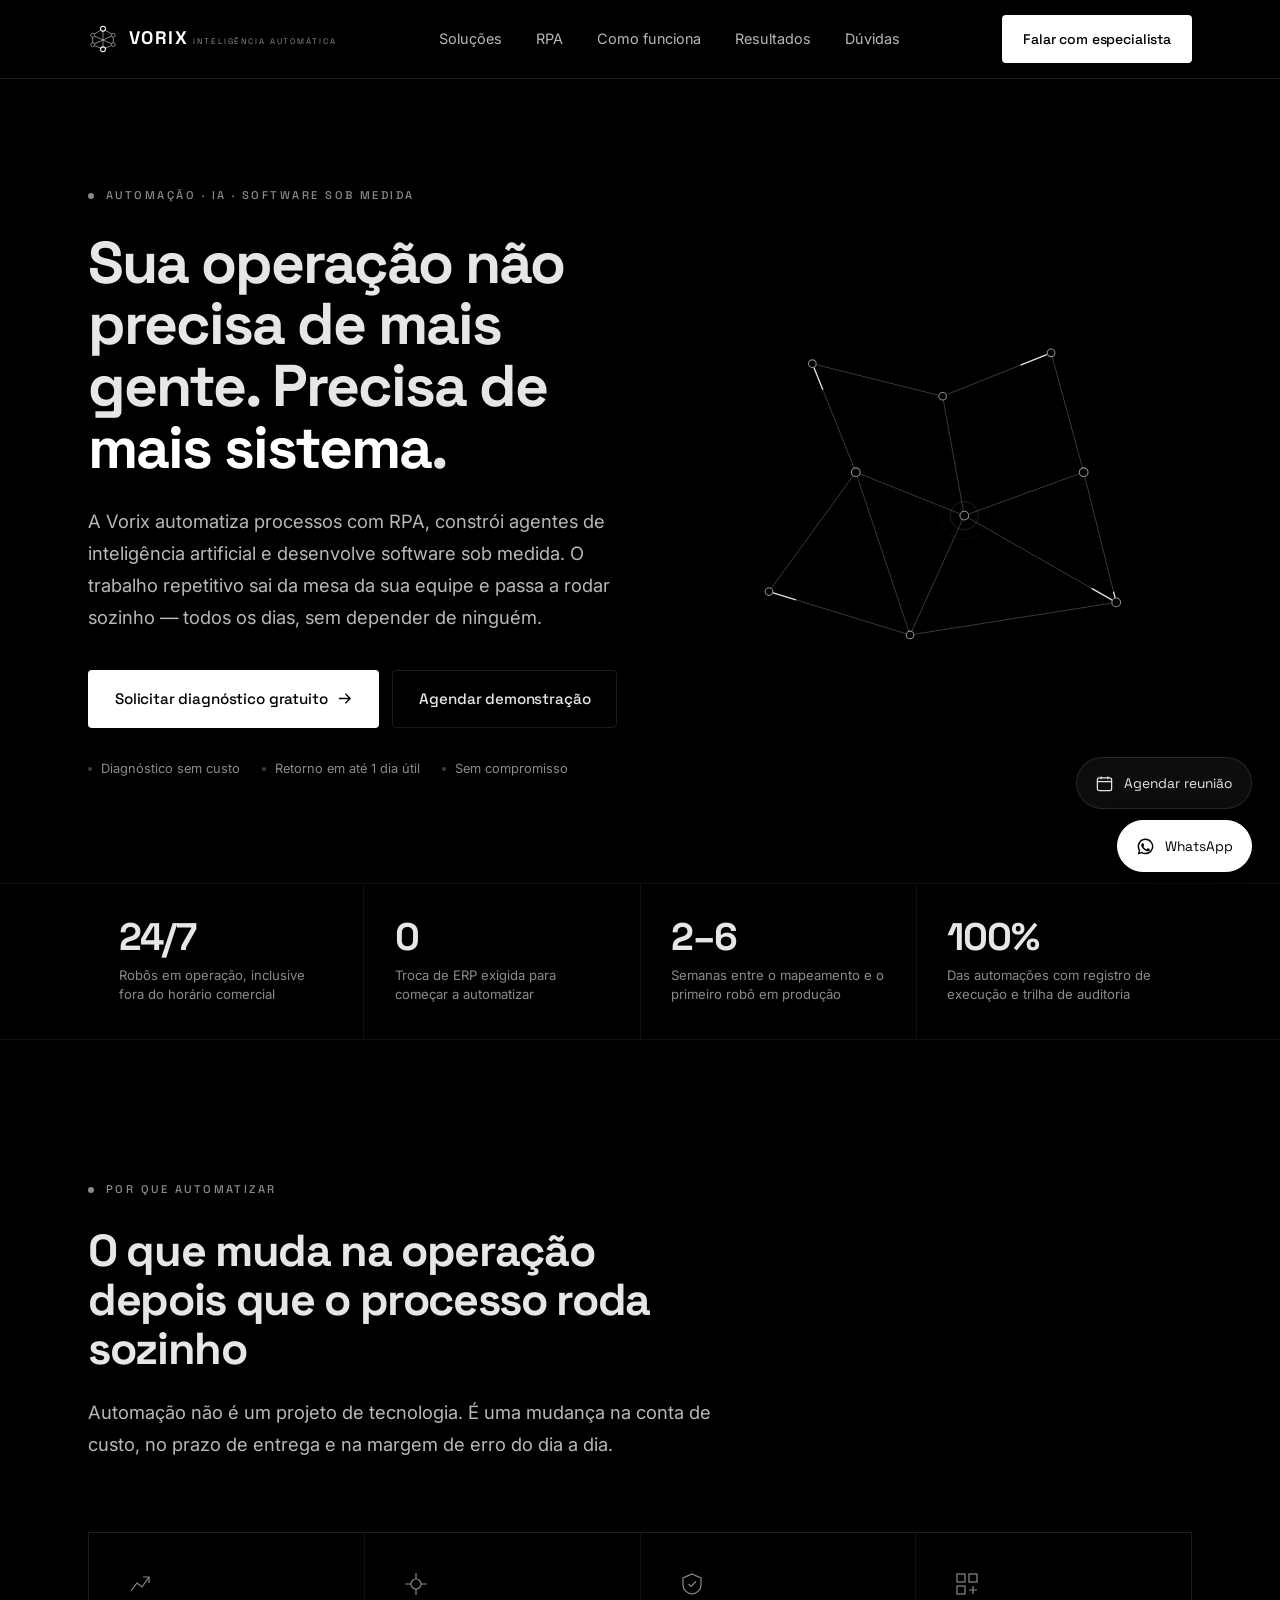
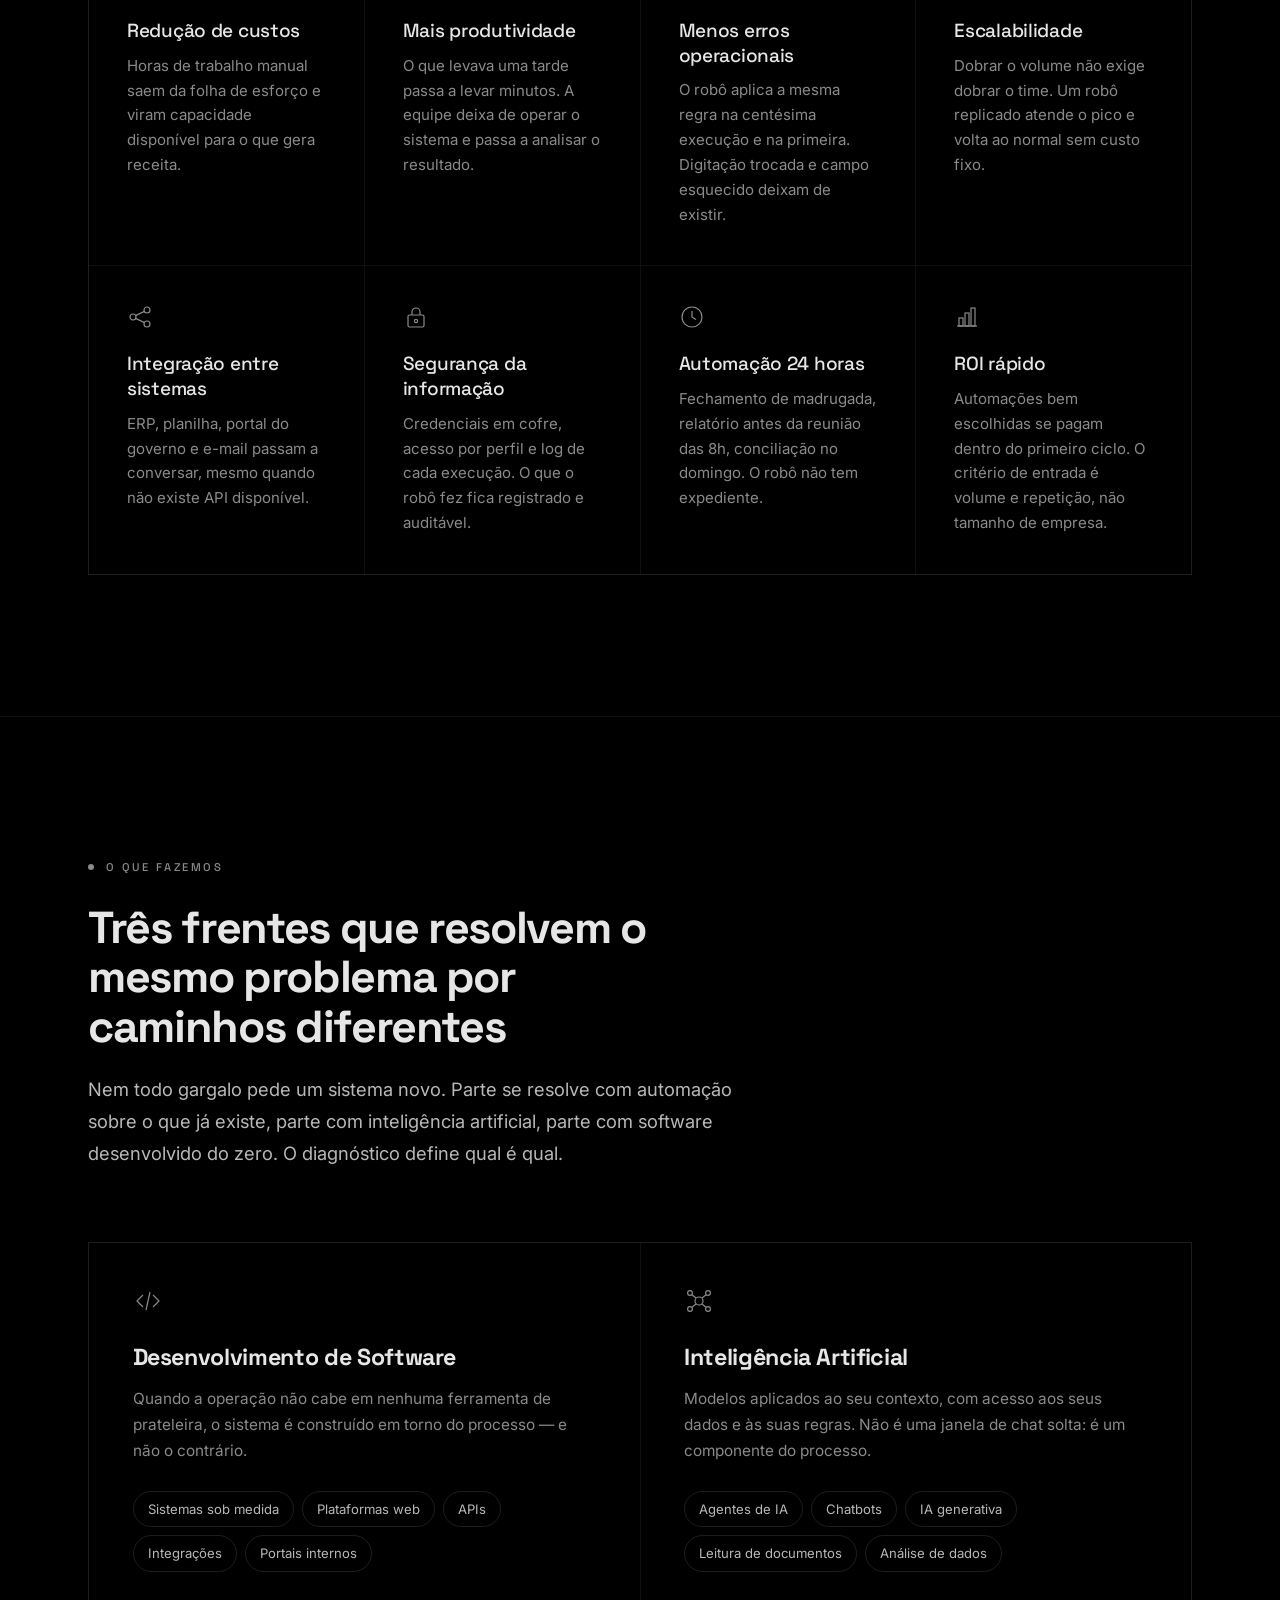
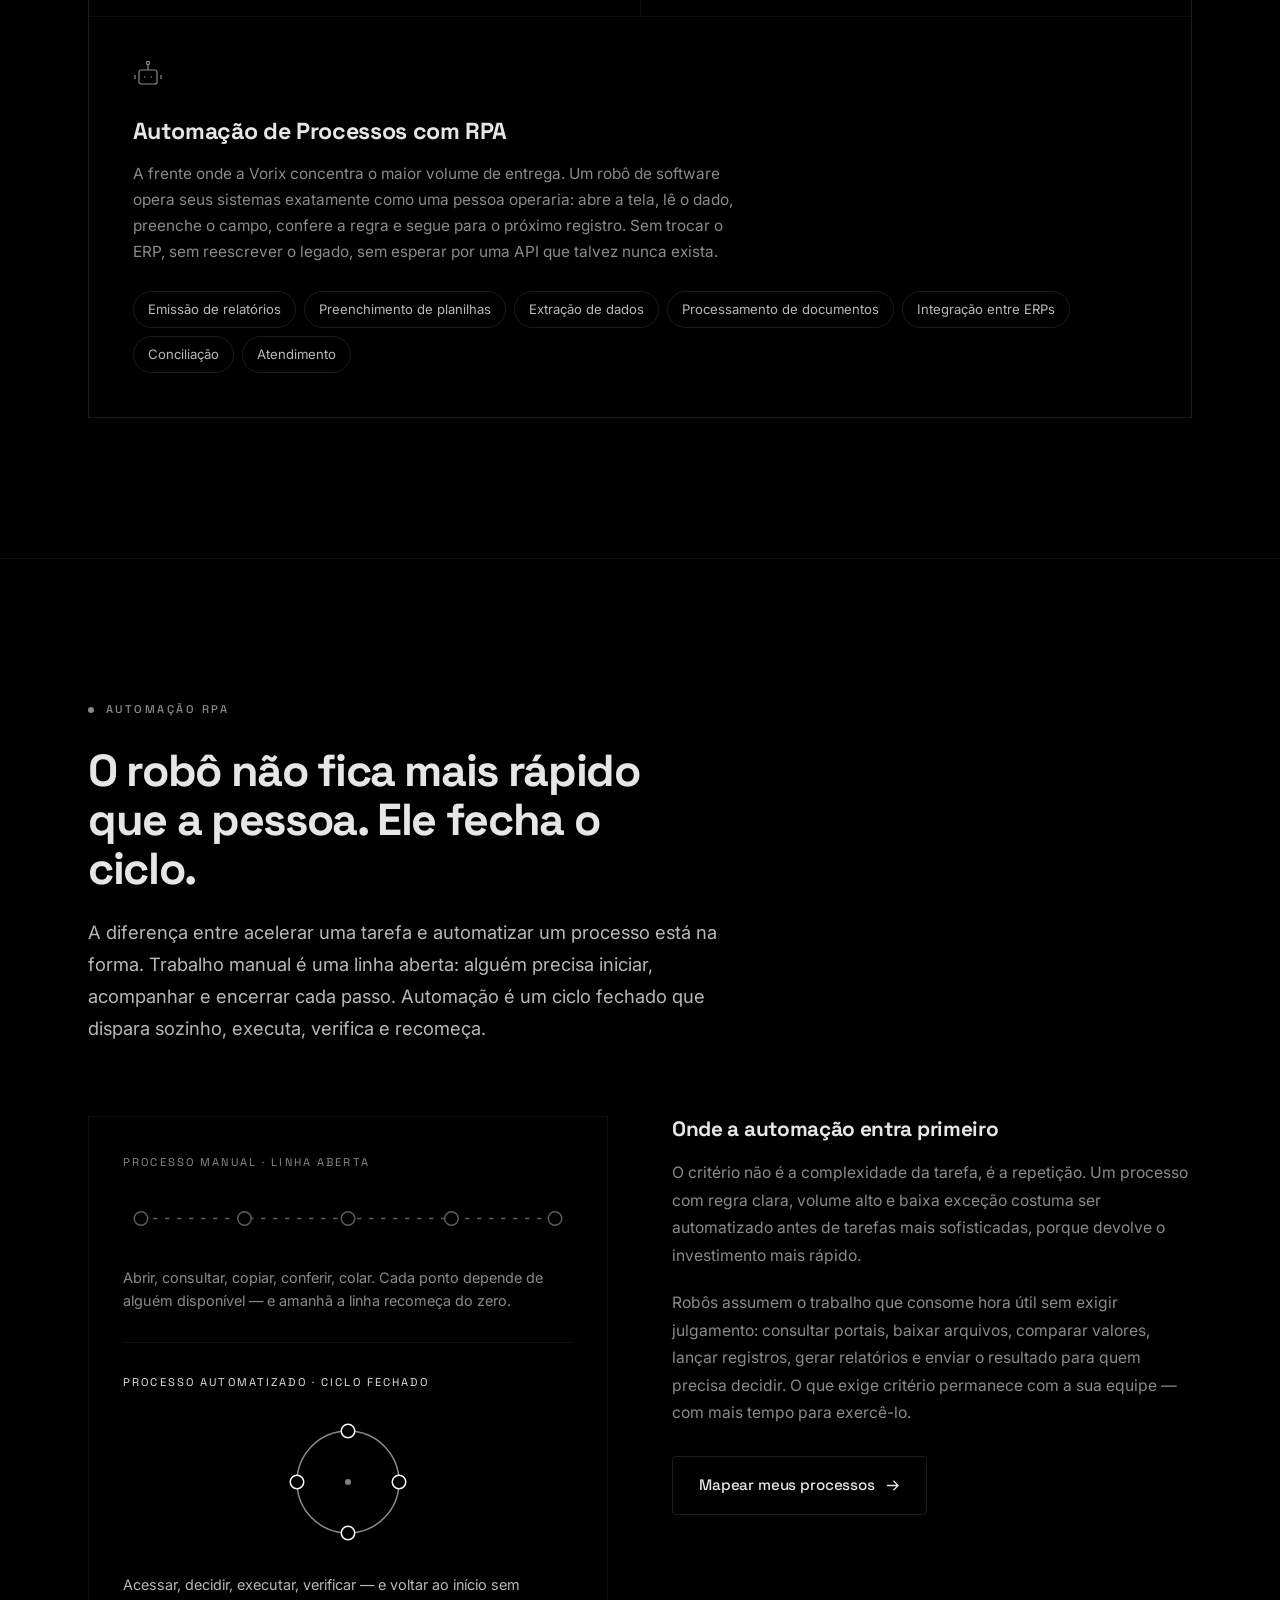
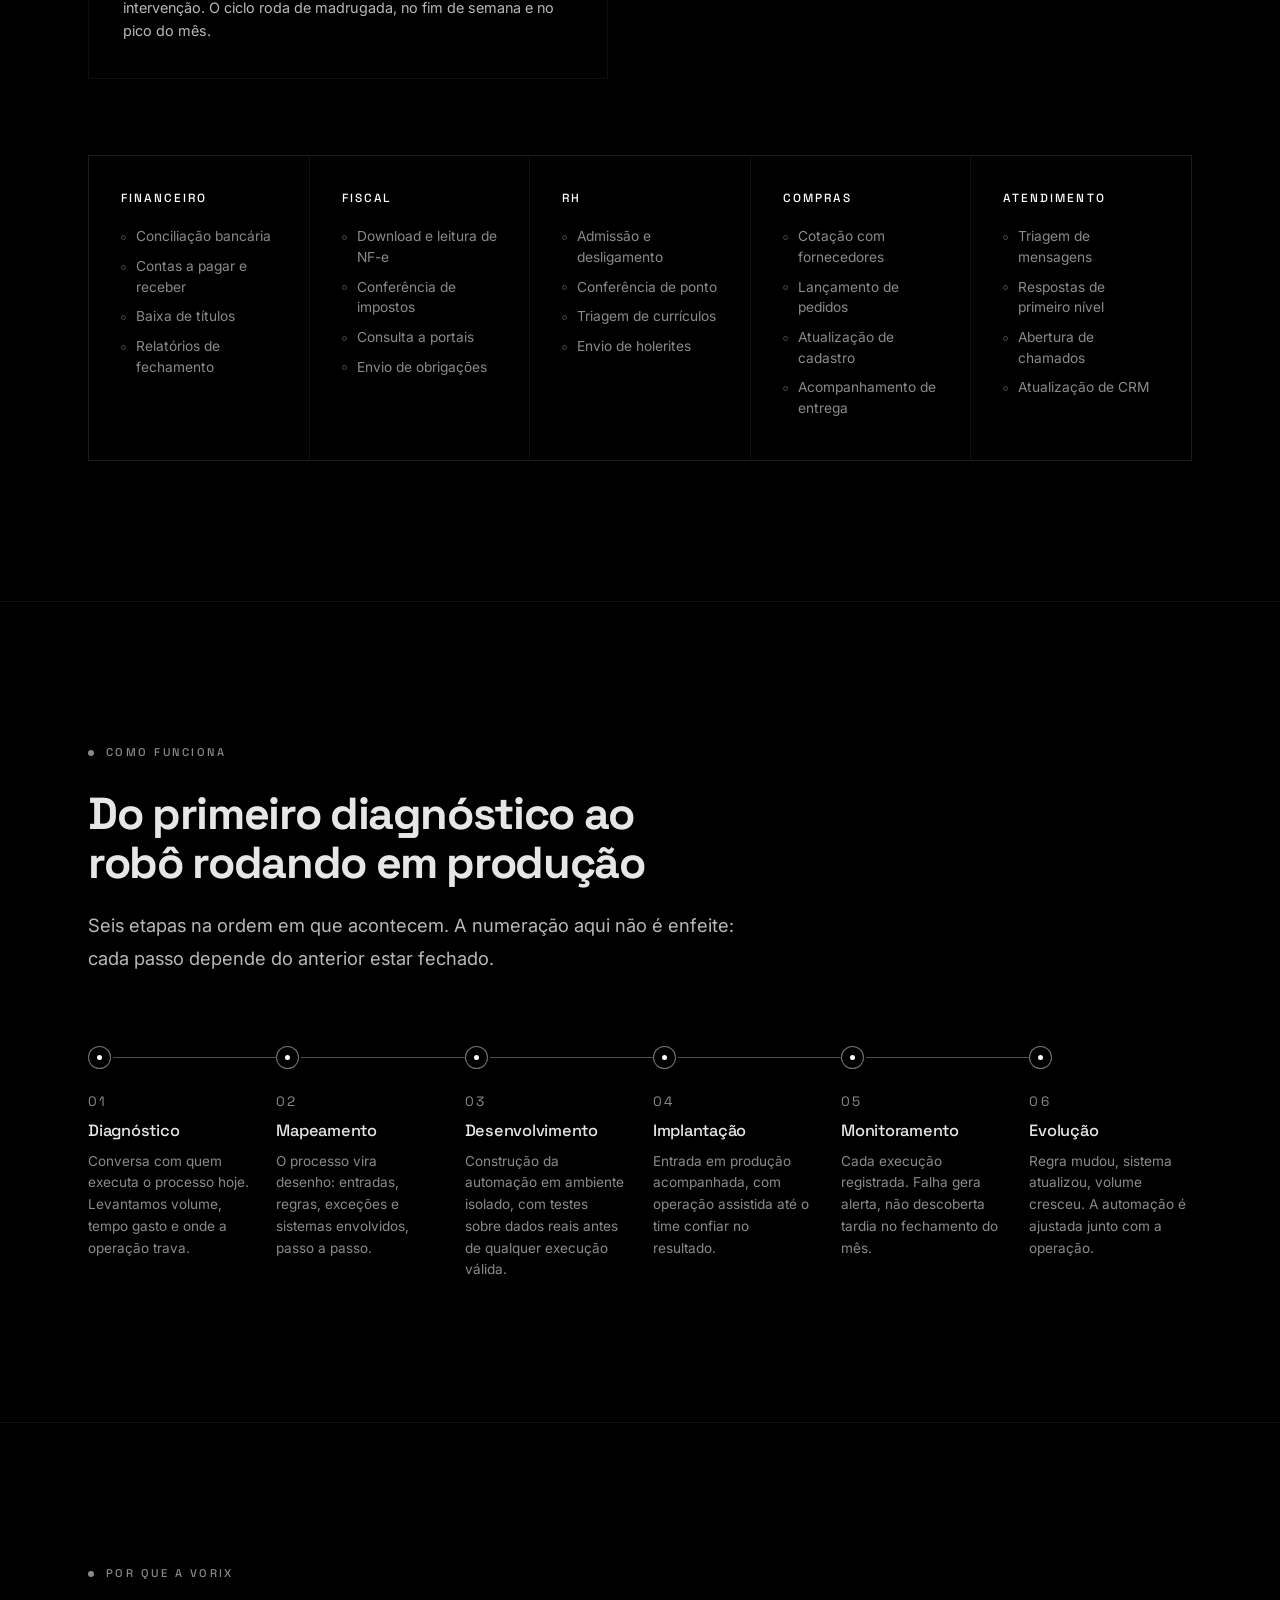
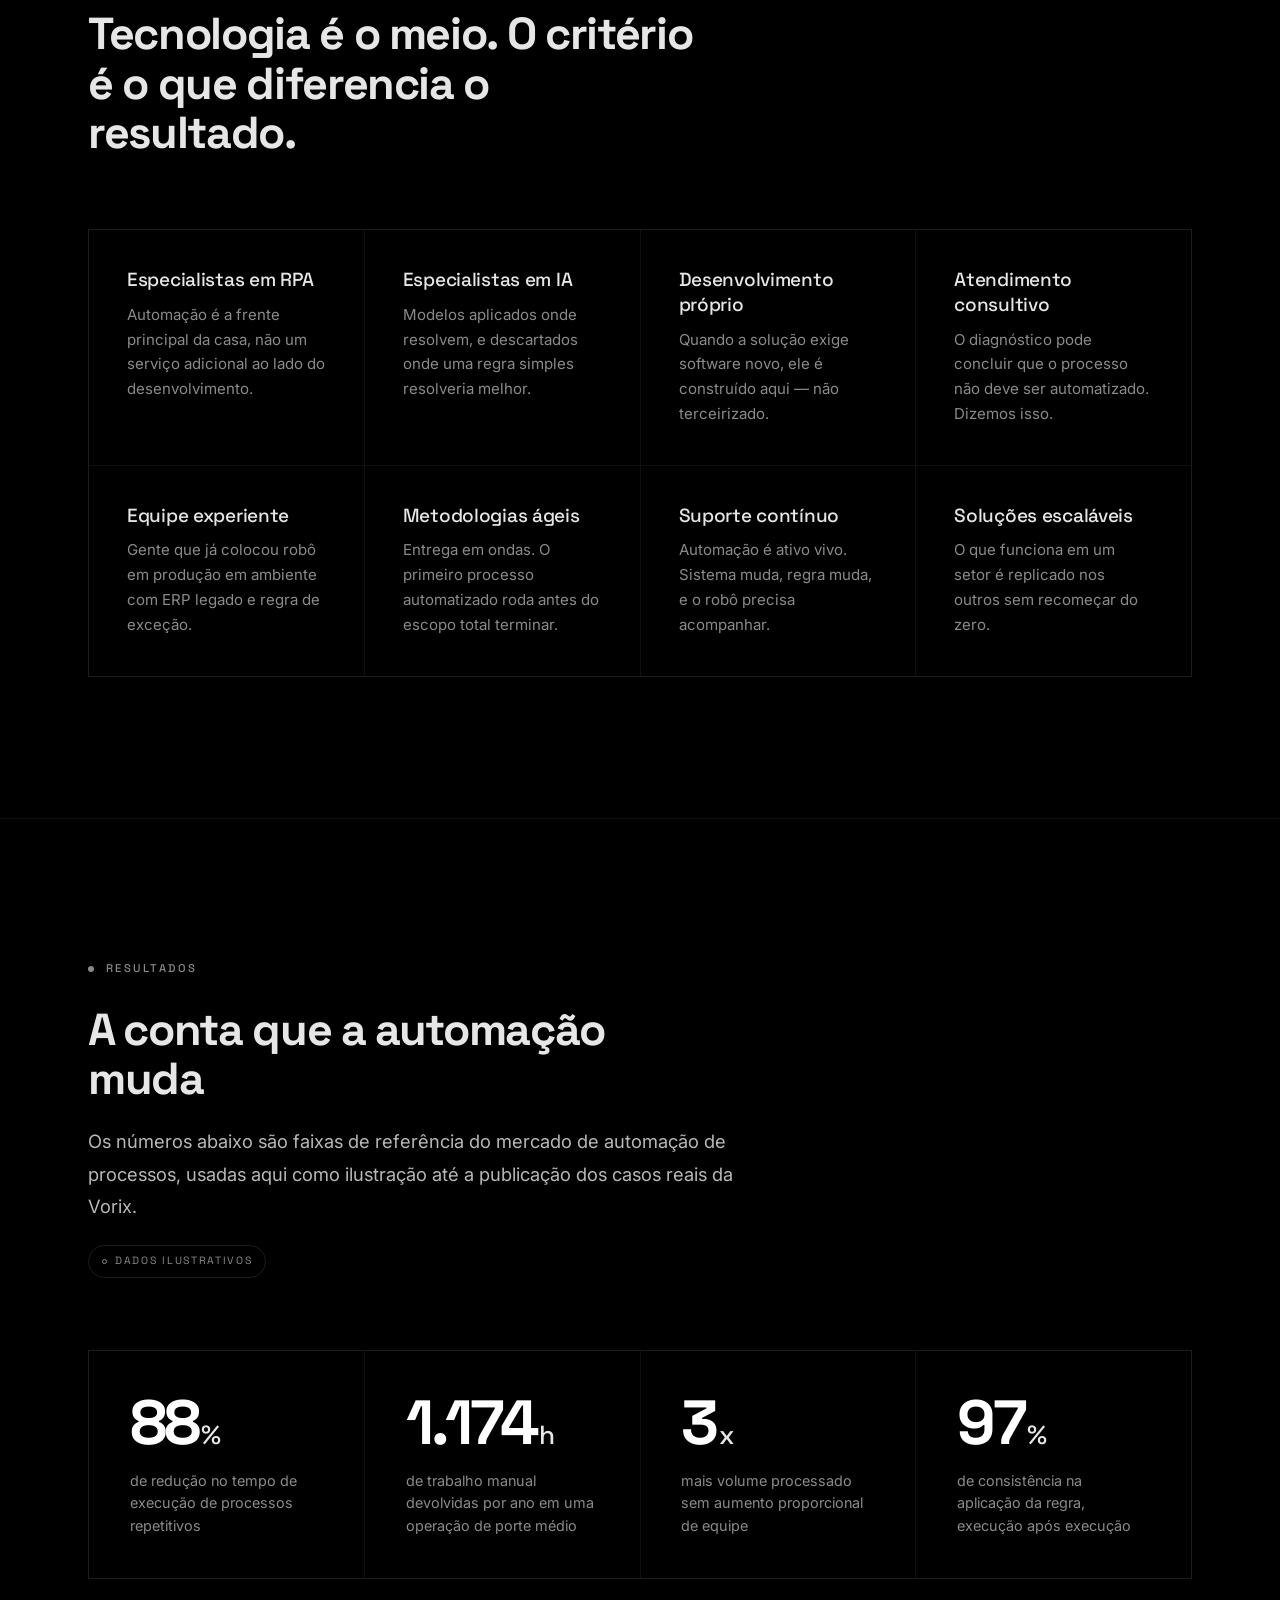
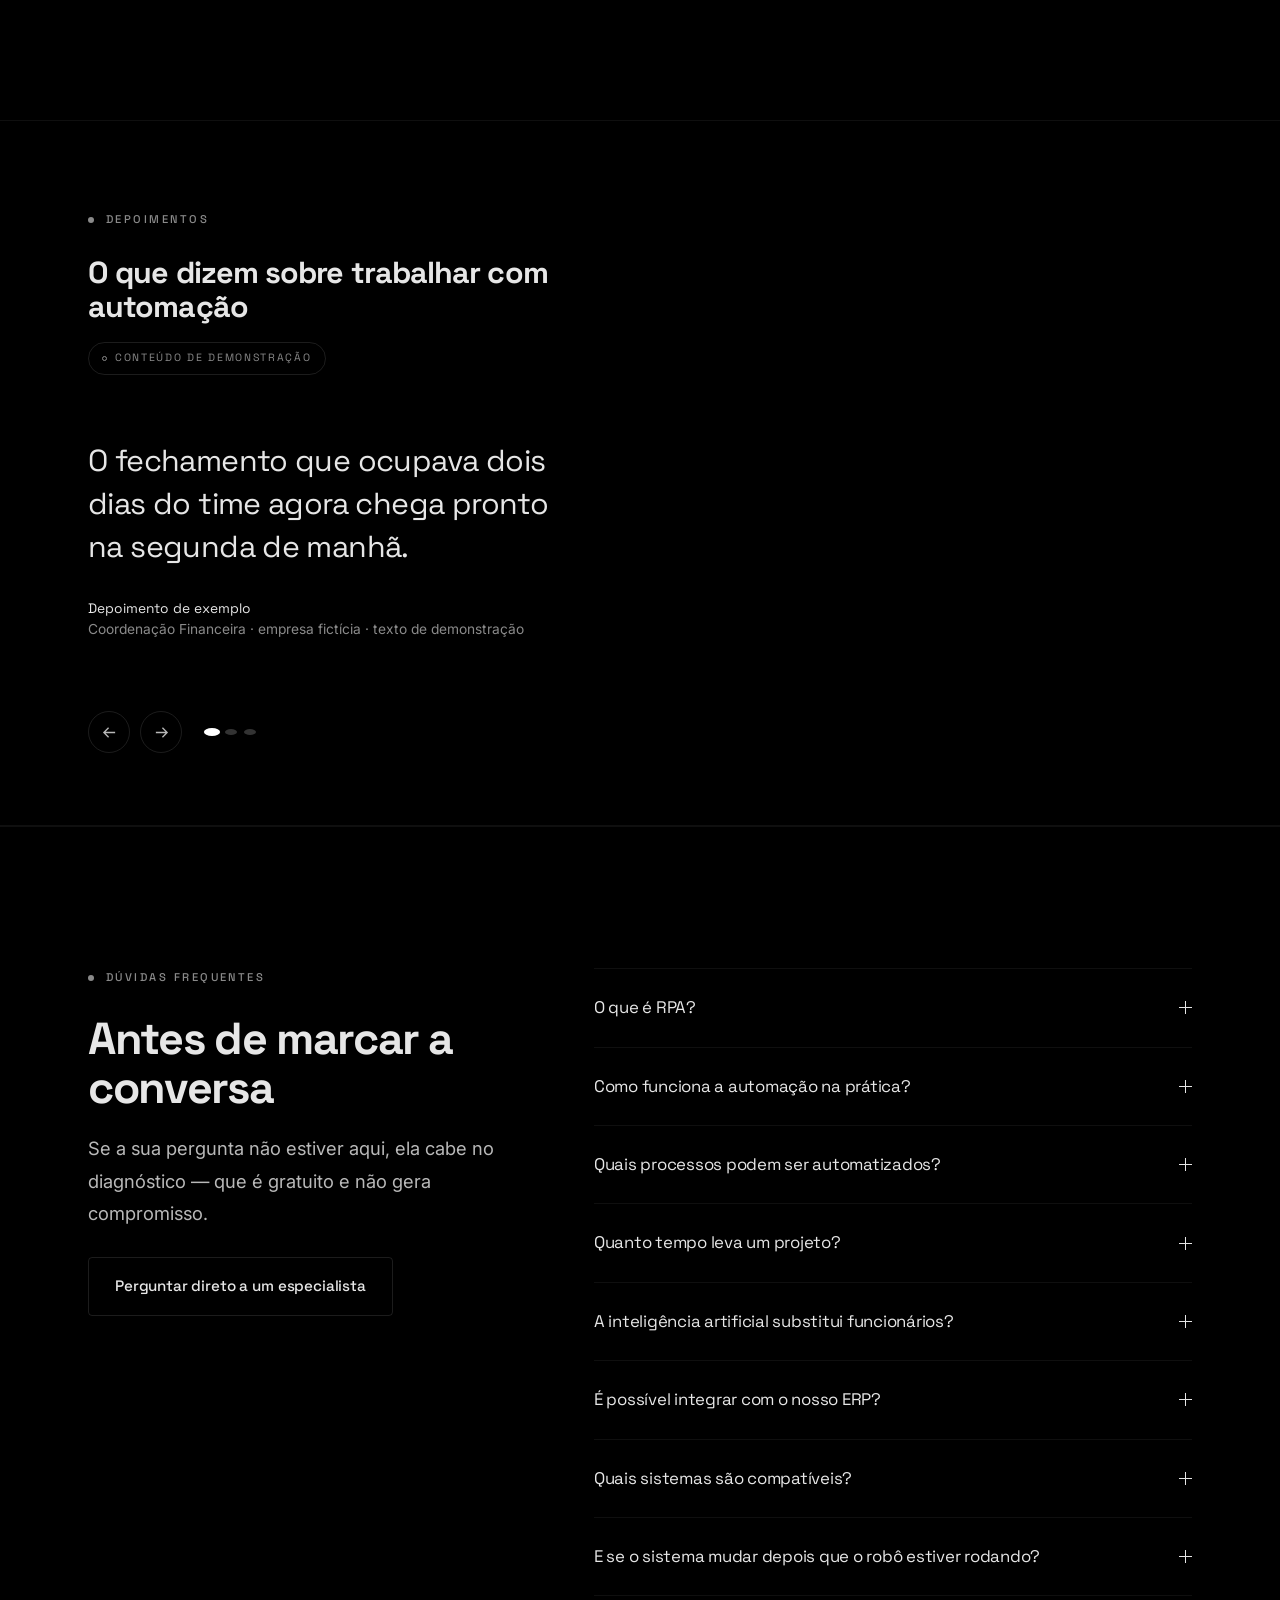
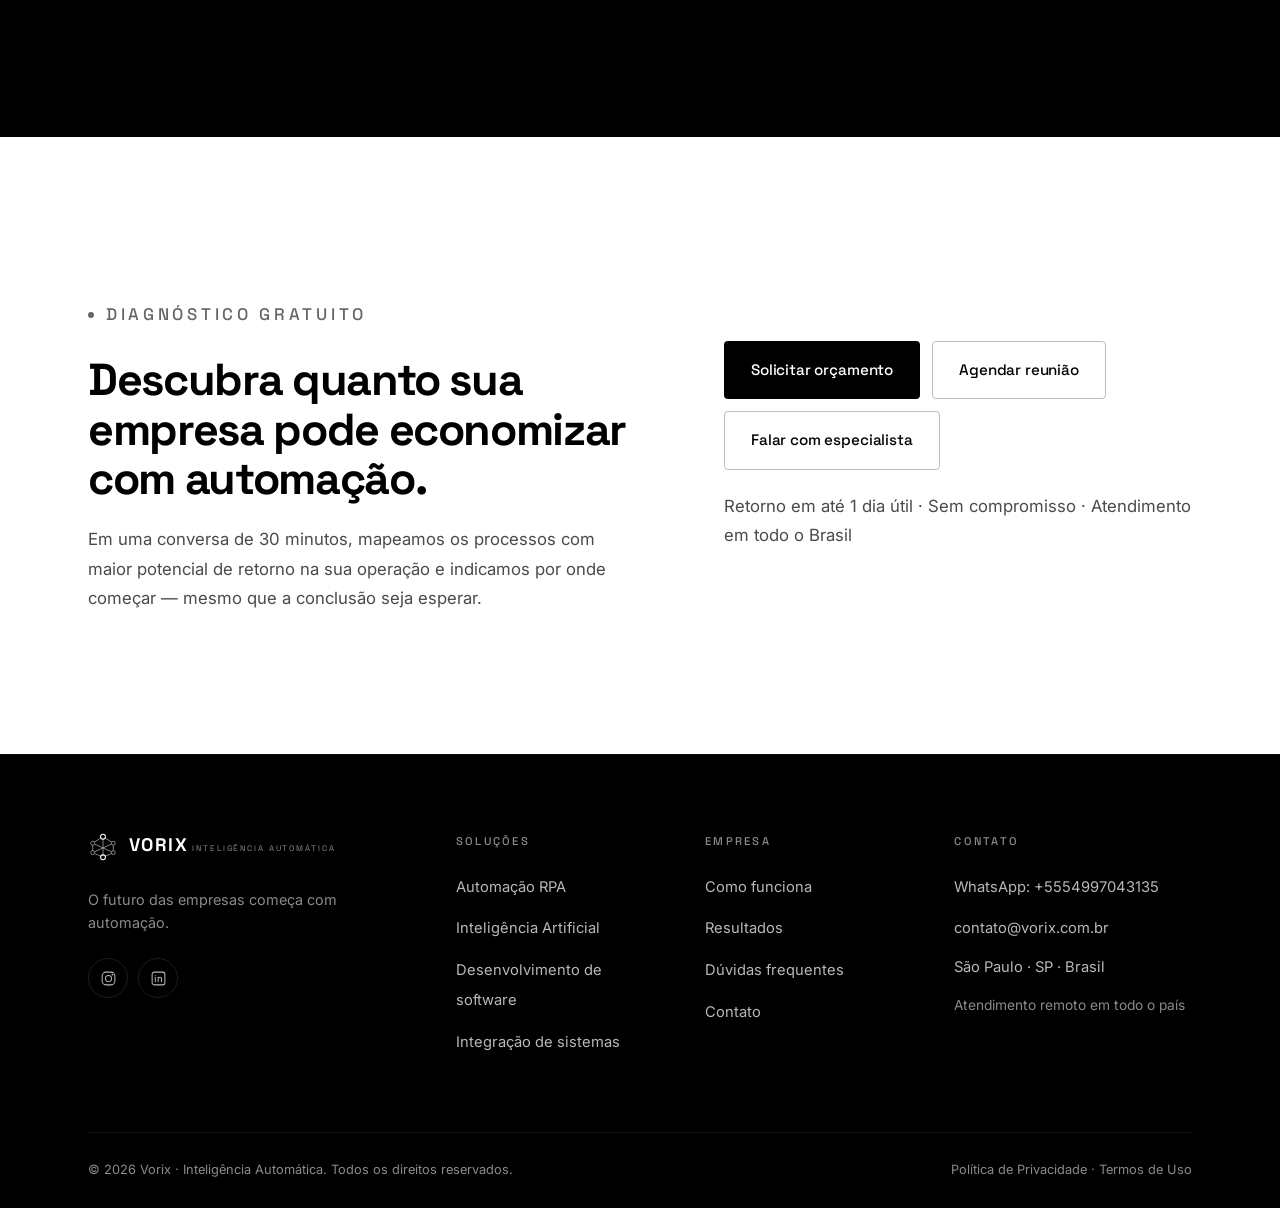
==== commit 61386834: "Att -  Todos o mesmo contato" ====
--- a/site/index.html
+++ b/site/index.html
@@ -630,7 +630,7 @@
       <div>
         <h4>Contato</h4>
         <ul>
-          <li><a href="https://wa.me/5500000000000">WhatsApp: (00) 00000-0000</a></li>
+          <li><a href="https://wa.me/5554997043135">WhatsApp: +5554997043135</a></li>
           <li><a href="mailto:contato@vorix.com.br">contato@vorix.com.br</a></li>
           <li style="color:var(--body);font-size:.92rem">São Paulo · SP · Brasil</li>
           <li style="color:var(--mute);font-size:.86rem">Atendimento remoto em todo o país</li>
@@ -651,7 +651,7 @@
     <svg viewBox="0 0 20 20" fill="none" aria-hidden="true"><rect x="2.5" y="4" width="15" height="13.5" rx="2" stroke="currentColor" stroke-width="1.3"/><path d="M2.5 8h15M6.5 2.5v3M13.5 2.5v3" stroke="currentColor" stroke-width="1.3"/></svg>
     <span>Agendar reunião</span>
   </a>
-  <a class="float float--wa" href="https://wa.me/5500000000000" aria-label="Falar pelo WhatsApp">
+  <a class="float float--wa" href="https://wa.me/5554997043135" aria-label="Falar pelo WhatsApp">
     <svg viewBox="0 0 20 20" fill="currentColor" aria-hidden="true"><path d="M10 1.7a8.24 8.24 0 0 0-7.06 12.5L1.7 18.3l4.22-1.2A8.24 8.24 0 1 0 10 1.7Zm0 1.55a6.7 6.7 0 1 1-3.46 12.42l-.25-.15-2.5.71.72-2.44-.16-.26A6.7 6.7 0 0 1 10 3.25Zm-3.1 3.3c-.15 0-.4.06-.6.29-.21.23-.79.77-.79 1.87s.81 2.17.92 2.32c.11.15 1.57 2.5 3.86 3.4 1.9.75 2.29.6 2.7.56.41-.04 1.33-.54 1.52-1.07.19-.53.19-.98.13-1.07-.06-.1-.21-.15-.44-.27-.23-.11-1.33-.65-1.54-.73-.2-.07-.36-.11-.51.12-.15.23-.58.72-.71.87-.13.15-.26.17-.49.06-.23-.12-.96-.35-1.83-1.13-.68-.6-1.13-1.34-1.26-1.57-.13-.23-.02-.35.1-.47.1-.1.23-.27.34-.4.11-.14.15-.23.23-.39.08-.15.04-.29-.02-.4-.06-.12-.51-1.23-.7-1.68-.18-.44-.37-.38-.51-.39h-.4Z"/></svg>
     <span>WhatsApp</span>
   </a>
